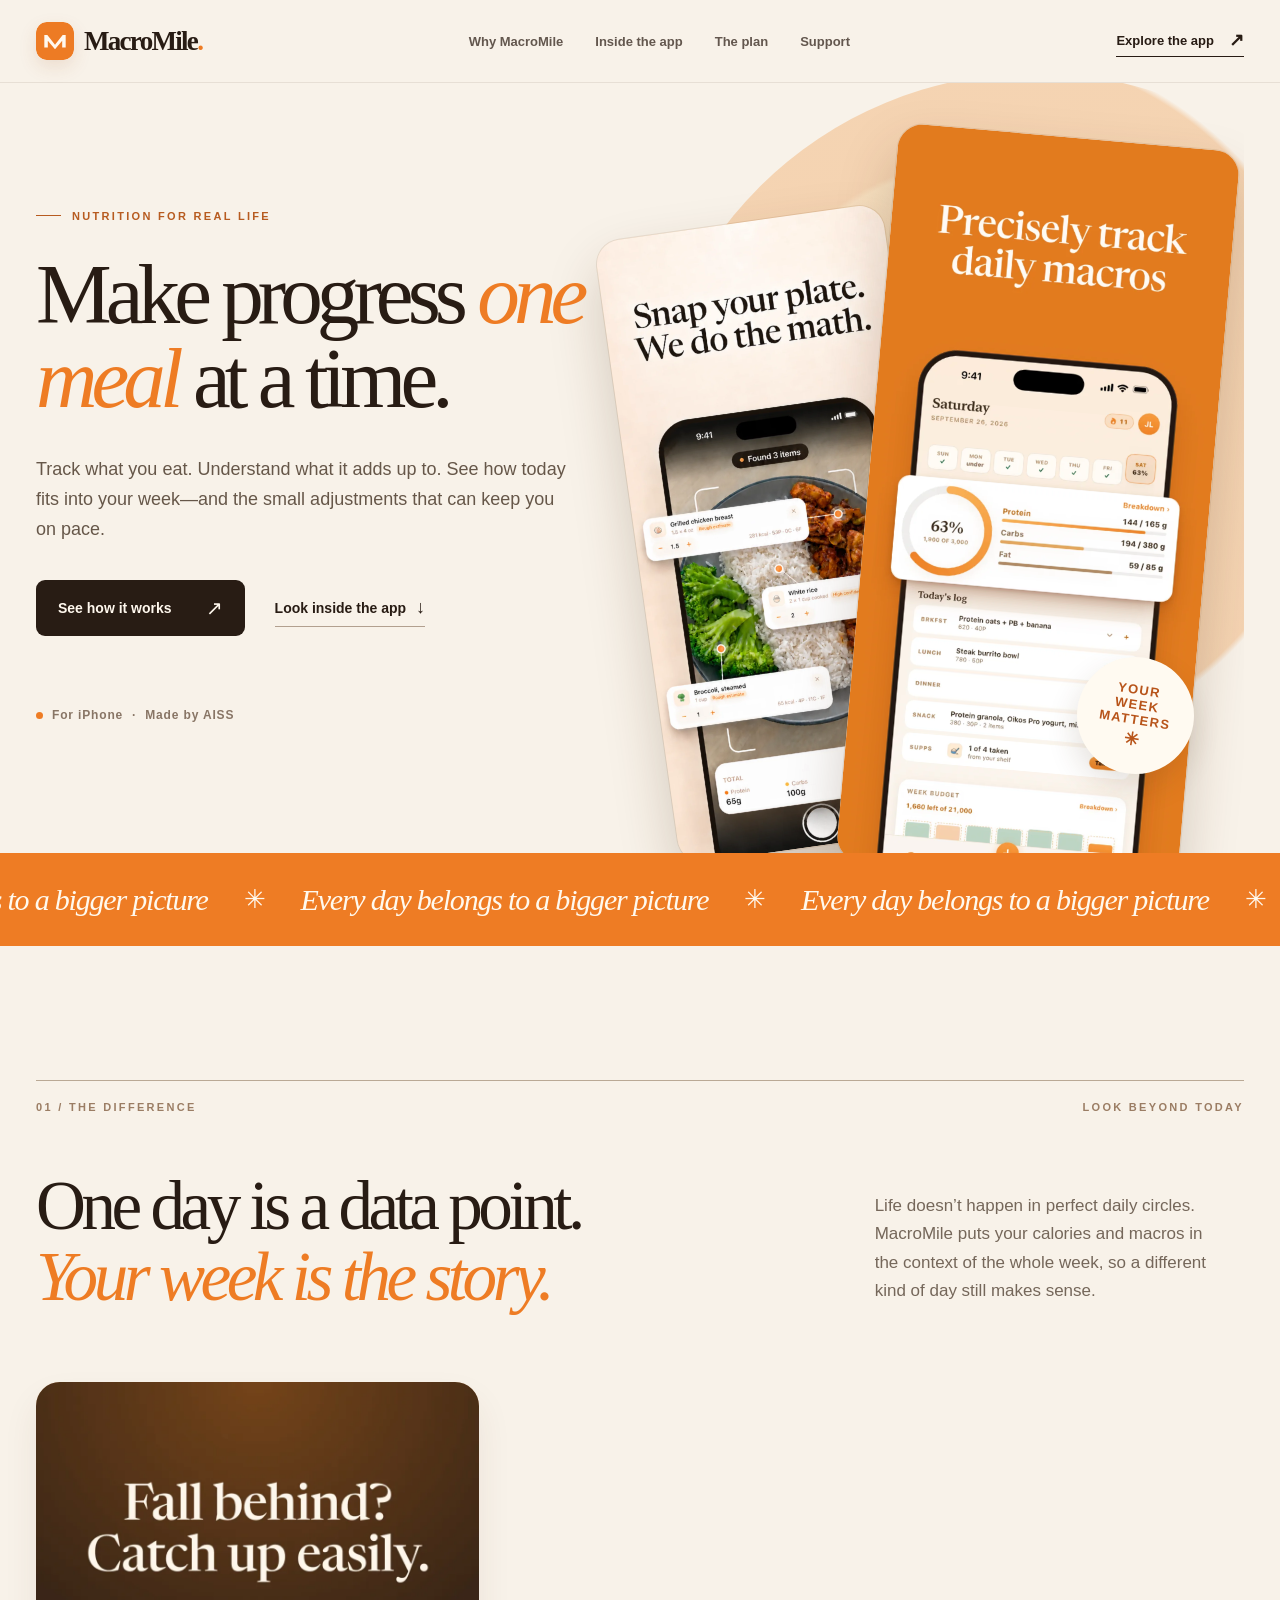
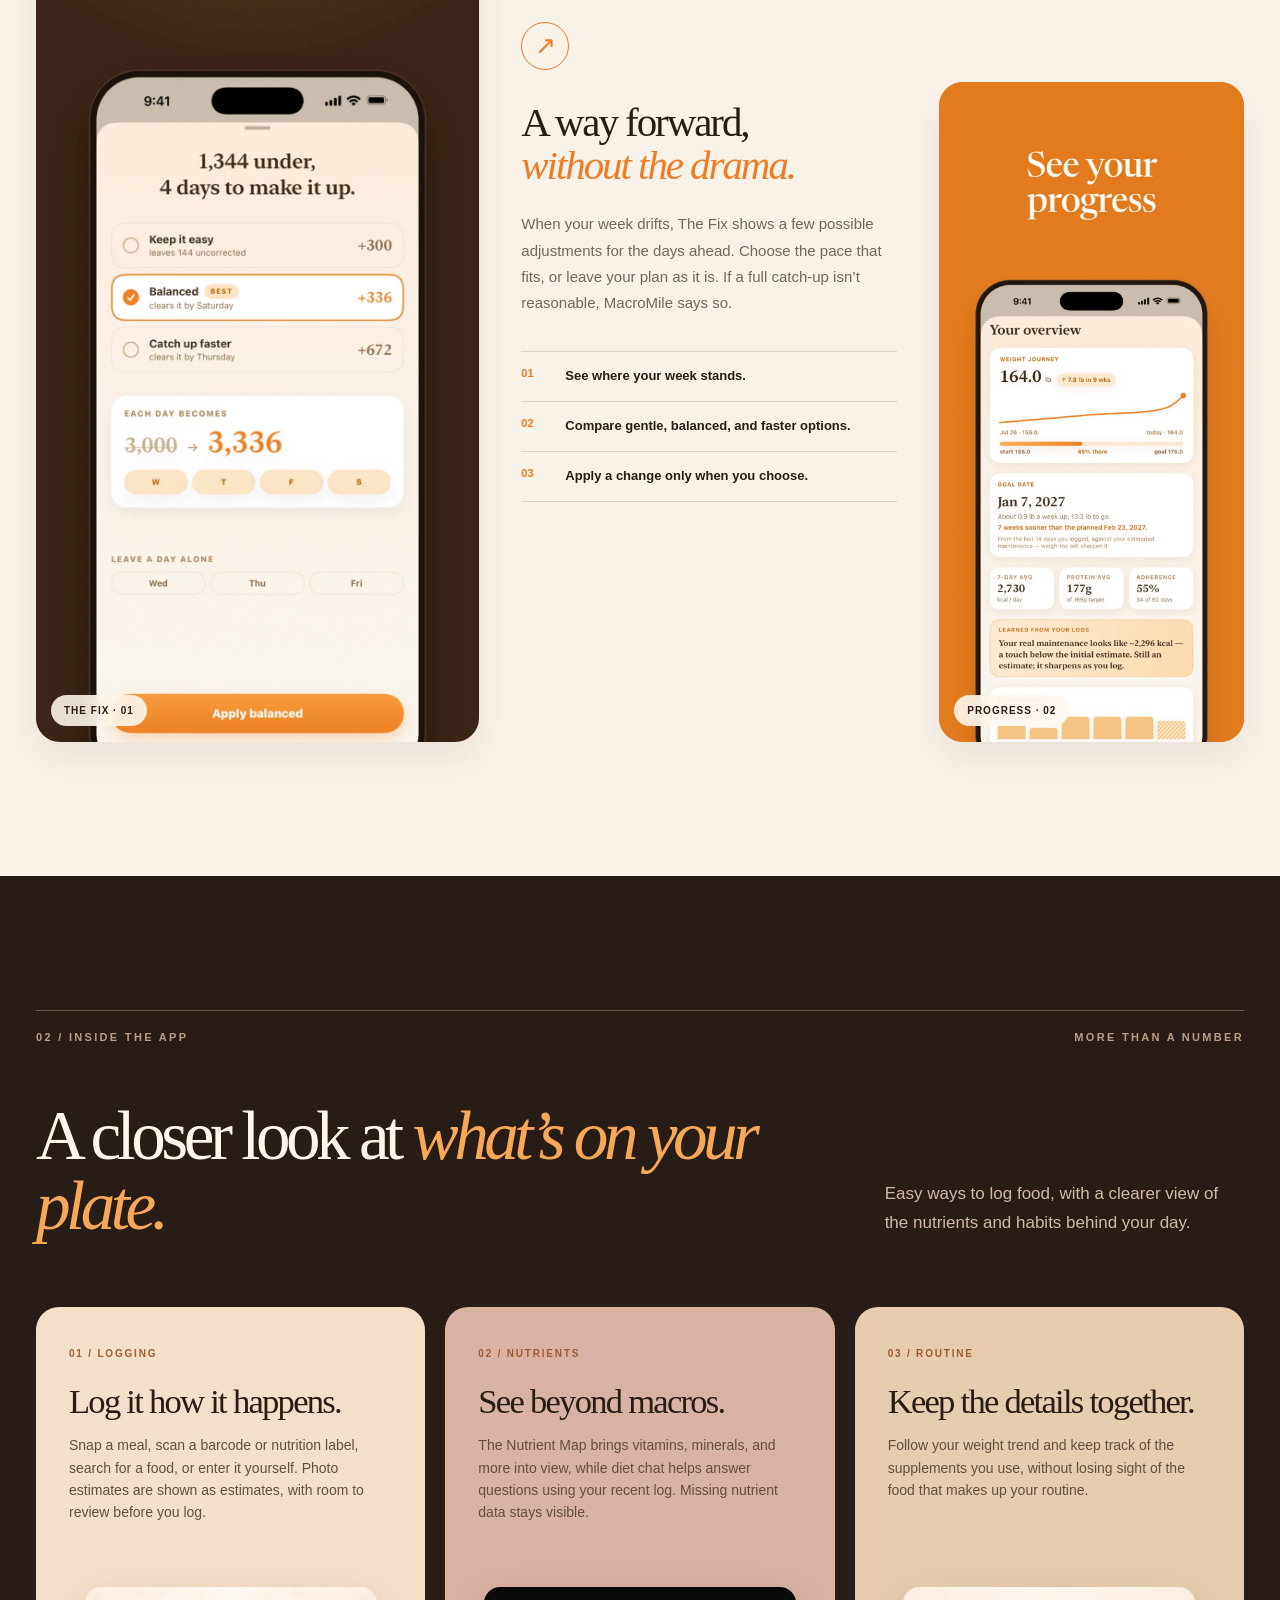
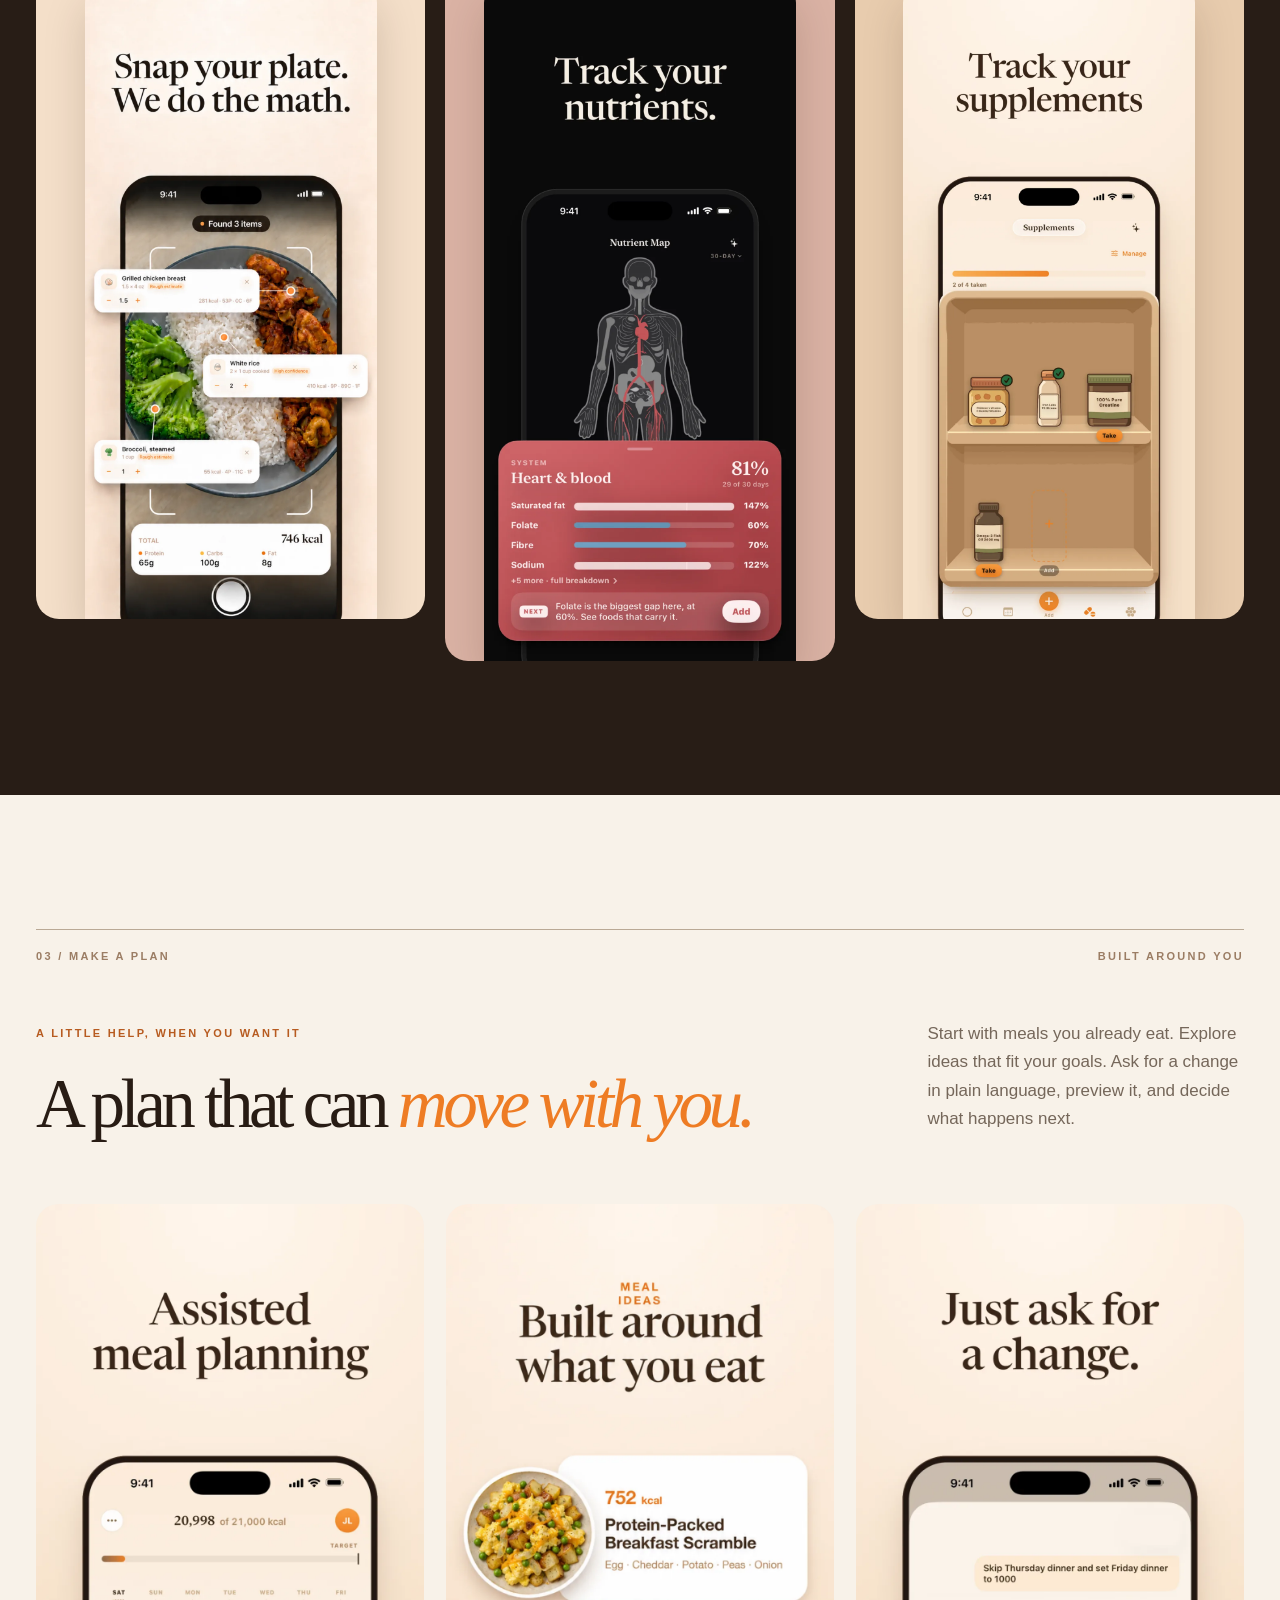
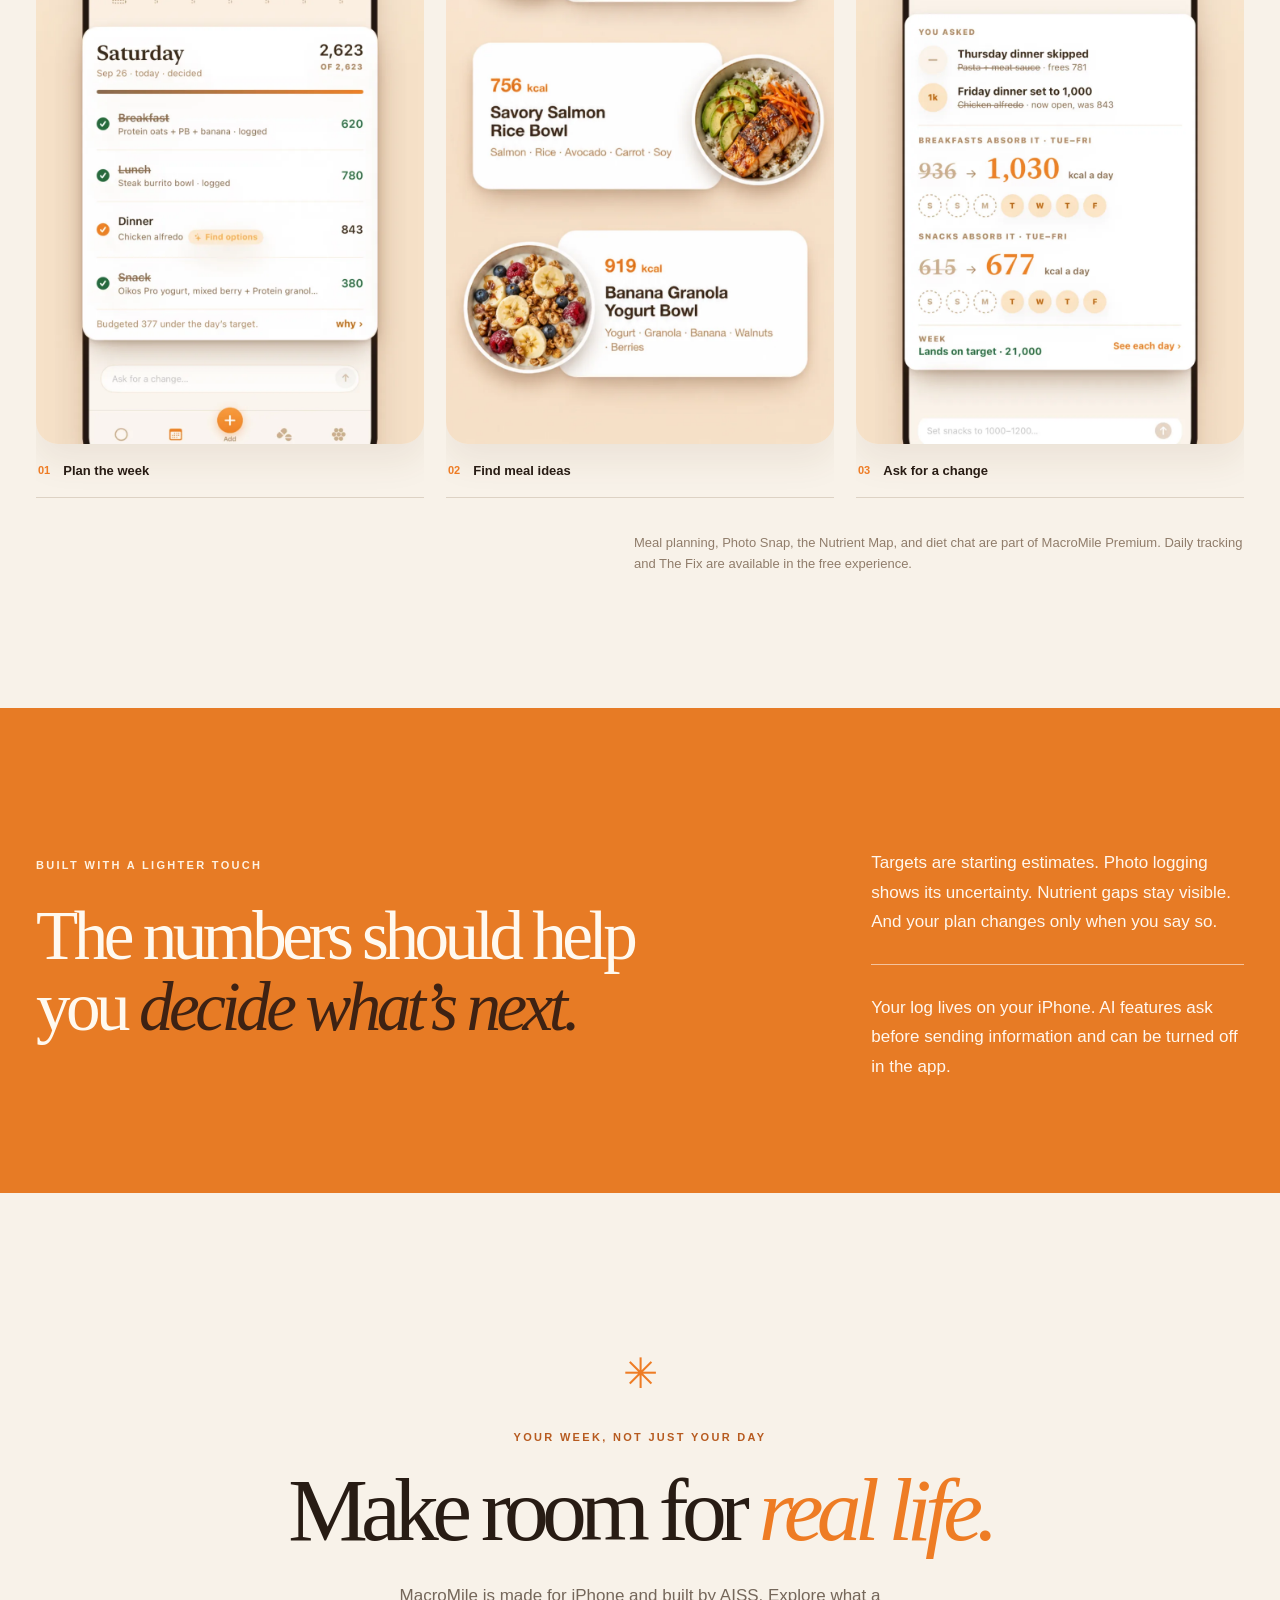
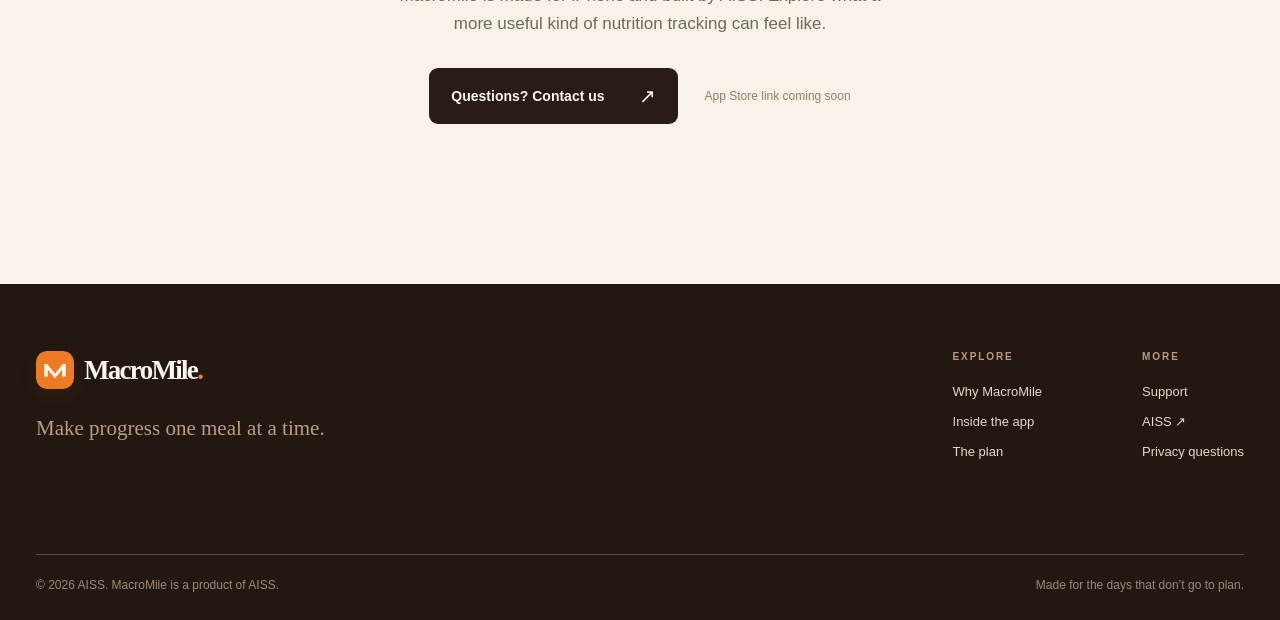
==== index.html @ 6ff987d9 "Add MacroMile marketing site" ====
<!doctype html>
<html lang="en">
<head>
  <meta charset="utf-8">
  <meta name="viewport" content="width=device-width, initial-scale=1">
  <meta name="theme-color" content="#f8f2e9">
  <meta name="description" content="MacroMile is an iPhone calorie and macro tracker that helps you see how today fits into your week. Log meals, understand your nutrients, and find a realistic way forward.">
  <meta property="og:title" content="MacroMile — Your week, not just your day">
  <meta property="og:description" content="Make progress one meal at a time, with room for real life. Explore MacroMile for iPhone.">
  <meta property="og:type" content="website">
  <meta property="og:image" content="/assets/daily-macros.webp">
  <title>MacroMile — Your week, not just your day</title>
  <link rel="icon" type="image/svg+xml" href="/assets/mark.svg">
  <link rel="stylesheet" href="/styles.css">
  <script src="/script.js" defer></script>
</head>
<body>
  <a class="skip-link" href="#main">Skip to content</a>
  <header class="site-header">
    <div class="header-inner shell">
      <a class="brand" href="/" aria-label="MacroMile home"><img src="/assets/mark.svg" width="38" height="38" alt=""><span>MacroMile<span class="brand-period">.</span></span></a>
      <nav id="site-nav" class="site-nav" aria-label="Main navigation">
        <a href="#why">Why MacroMile</a>
        <a href="#features">Inside the app</a>
        <a href="#planning">The plan</a>
        <a href="/support/">Support</a>
      </nav>
      <a class="header-cta" href="#explore">Explore the app <span aria-hidden="true">↗</span></a>
      <button class="menu-toggle" type="button" aria-controls="site-nav" aria-expanded="false" aria-label="Open menu"><span></span><span></span></button>
    </div>
  </header>

  <main id="main">
    <section class="hero shell" aria-labelledby="hero-title">
      <div class="hero-copy">
        <p class="eyebrow"><span class="eyebrow-line"></span> NUTRITION FOR REAL LIFE</p>
        <h1 id="hero-title">Make progress <em>one meal</em> at a time.</h1>
        <p class="hero-intro">Track what you eat. Understand what it adds up to. See how today fits into your week—and the small adjustments that can keep you on pace.</p>
        <div class="hero-actions">
          <a class="button button-dark" href="#why">See how it works <span aria-hidden="true">↗</span></a>
          <a class="text-link" href="#explore">Look inside the app <span aria-hidden="true">↓</span></a>
        </div>
        <p class="hero-meta"><span class="meta-dot" aria-hidden="true"></span> For iPhone <span aria-hidden="true">·</span> Made by AISS</p>
      </div>
      <div class="hero-art" aria-label="MacroMile app previews">
        <div class="hero-orbit" aria-hidden="true"></div>
        <div class="hero-card hero-card-back"><img src="/assets/photo-capture.webp" width="960" height="2077" alt="MacroMile Photo Snap identifying a meal and displaying estimated calories and macros" fetchpriority="high"></div>
        <div class="hero-card hero-card-front"><img src="/assets/daily-macros.webp" width="960" height="2077" alt="MacroMile daily dashboard with macro progress, food log, and weekly budget" fetchpriority="high"></div>
        <div class="hero-seal" aria-hidden="true"><span>YOUR<br>WEEK<br>MATTERS</span><span class="seal-star">✳</span></div>
      </div>
    </section>

    <div class="thesis-band" aria-hidden="true"><div class="thesis-track"><span>Every day belongs to a bigger picture</span><span class="band-flower">✳</span><span>Every day belongs to a bigger picture</span><span class="band-flower">✳</span><span>Every day belongs to a bigger picture</span><span class="band-flower">✳</span></div></div>

    <section id="why" class="story-section shell section-space" aria-labelledby="why-title">
      <div class="section-topline"><span>01 / THE DIFFERENCE</span><span>LOOK BEYOND TODAY</span></div>
      <div class="story-heading">
        <h2 id="why-title">One day is a data point.<br><em>Your week is the story.</em></h2>
        <p>Life doesn’t happen in perfect daily circles. MacroMile puts your calories and macros in the context of the whole week, so a different kind of day still makes sense.</p>
      </div>
      <div class="story-layout">
        <div class="story-visual"><img src="/assets/catch-up.webp" width="960" height="2077" alt="MacroMile offers three ways to adjust the remaining days of a week" loading="lazy"><span class="image-index">THE FIX · 01</span></div>
        <div class="story-detail">
          <div class="small-mark" aria-hidden="true">↗</div>
          <h3>A way forward,<br><em>without the drama.</em></h3>
          <p>When your week drifts, The Fix shows a few possible adjustments for the days ahead. Choose the pace that fits, or leave your plan as it is. If a full catch-up isn’t reasonable, MacroMile says so.</p>
          <div class="principles">
            <div><span>01</span><p>See where your week stands.</p></div>
            <div><span>02</span><p>Compare gentle, balanced, and faster options.</p></div>
            <div><span>03</span><p>Apply a change only when you choose.</p></div>
          </div>
        </div>
        <div class="story-visual story-visual-small"><img src="/assets/overview.webp" width="960" height="2077" alt="MacroMile overview with weight trend, goal date estimate, and recent averages" loading="lazy"><span class="image-index">PROGRESS · 02</span></div>
      </div>
    </section>

    <section id="features" class="features-section section-space" aria-labelledby="features-title">
      <div class="shell">
        <div class="section-topline section-topline-light"><span>02 / INSIDE THE APP</span><span>MORE THAN A NUMBER</span></div>
        <div class="feature-intro"><h2 id="features-title">A closer look at <em>what’s on your plate.</em></h2><p>Easy ways to log food, with a clearer view of the nutrients and habits behind your day.</p></div>
        <div class="feature-grid">
          <article class="feature-card feature-card-peach">
            <div class="feature-card-copy"><span class="feature-num">01 / LOGGING</span><h3>Log it how it happens.</h3><p>Snap a meal, scan a barcode or nutrition label, search for a food, or enter it yourself. Photo estimates are shown as estimates, with room to review before you log.</p></div>
            <img src="/assets/photo-capture.webp" width="960" height="2077" alt="Photo Snap preview showing identified foods and editable portions" loading="lazy">
          </article>
          <article class="feature-card feature-card-rose">
            <div class="feature-card-copy"><span class="feature-num">02 / NUTRIENTS</span><h3>See beyond macros.</h3><p>The Nutrient Map brings vitamins, minerals, and more into view, while diet chat helps answer questions using your recent log. Missing nutrient data stays visible.</p></div>
            <img src="/assets/nutrient-map.webp" width="960" height="2077" alt="MacroMile Nutrient Map showing nutrient information by body system" loading="lazy">
          </article>
          <article class="feature-card feature-card-sand">
            <div class="feature-card-copy"><span class="feature-num">03 / ROUTINE</span><h3>Keep the details together.</h3><p>Follow your weight trend and keep track of the supplements you use, without losing sight of the food that makes up your routine.</p></div>
            <img src="/assets/supplements.webp" width="960" height="2077" alt="MacroMile supplement shelf with daily tracking" loading="lazy">
          </article>
        </div>
      </div>
    </section>

    <section id="planning" class="plan-section shell section-space" aria-labelledby="plan-title">
      <div class="section-topline"><span>03 / MAKE A PLAN</span><span>BUILT AROUND YOU</span></div>
      <div class="plan-heading"><div><p class="eyebrow">A LITTLE HELP, WHEN YOU WANT IT</p><h2 id="plan-title">A plan that can <em>move with you.</em></h2></div><p>Start with meals you already eat. Explore ideas that fit your goals. Ask for a change in plain language, preview it, and decide what happens next.</p></div>
      <div class="plan-gallery" aria-label="MacroMile planning previews">
        <figure class="plan-poster"><img src="/assets/meal-planning.webp" width="960" height="2077" alt="MacroMile meal plan showing a day's meals and calorie budget" loading="lazy"><figcaption><span>01</span> Plan the week</figcaption></figure>
        <figure class="plan-poster"><img src="/assets/Meal-Ideas.webp" width="960" height="2077" alt="MacroMile meal ideas made from familiar ingredients" loading="lazy"><figcaption><span>02</span> Find meal ideas</figcaption></figure>
        <figure class="plan-poster"><img src="/assets/plan-chat.webp" width="960" height="2077" alt="MacroMile plan chat previewing the effect of a requested change" loading="lazy"><figcaption><span>03</span> Ask for a change</figcaption></figure>
      </div>
      <p class="plan-note">Meal planning, Photo Snap, the Nutrient Map, and diet chat are part of MacroMile Premium. Daily tracking and The Fix are available in the free experience.</p>
    </section>

    <section class="values-section" aria-labelledby="values-title">
      <div class="shell values-layout"><div><p class="eyebrow eyebrow-cream">BUILT WITH A LIGHTER TOUCH</p><h2 id="values-title">The numbers should help you <em>decide what’s next.</em></h2></div><div class="values-copy"><p>Targets are starting estimates. Photo logging shows its uncertainty. Nutrient gaps stay visible. And your plan changes only when you say so.</p><div class="values-rule"></div><p>Your log lives on your iPhone. AI features ask before sending information and can be turned off in the app.</p></div></div>
    </section>

    <section id="explore" class="closing-section shell" aria-labelledby="closing-title"><div class="closing-sun" aria-hidden="true">✳</div><p class="eyebrow">YOUR WEEK, NOT JUST YOUR DAY</p><h2 id="closing-title">Make room for <em>real life.</em></h2><p>MacroMile is made for iPhone and built by AISS. Explore what a more useful kind of nutrition tracking can feel like.</p><div class="closing-actions"><a class="button button-dark" href="/support/">Questions? Contact us <span aria-hidden="true">↗</span></a><span>App Store link coming soon</span></div></section>
  </main>

  <footer class="site-footer"><div class="shell footer-main"><div><a class="brand footer-brand" href="/"><img src="/assets/mark.svg" width="38" height="38" alt=""><span>MacroMile<span class="brand-period">.</span></span></a><p>Make progress one meal at a time.</p></div><div class="footer-links"><div><span>EXPLORE</span><a href="#why">Why MacroMile</a><a href="#features">Inside the app</a><a href="#planning">The plan</a></div><div><span>MORE</span><a href="/support/">Support</a><a href="https://aisslabs.com" target="_blank" rel="noopener noreferrer">AISS ↗</a><a href="mailto:contact@aisslabs.com?subject=MacroMile%20privacy%20question">Privacy questions</a></div></div></div><div class="shell footer-bottom"><span>© <span id="year">2026</span> AISS. MacroMile is a product of AISS.</span><span>Made for the days that don’t go to plan.</span></div></footer>
</body>
</html>
---- styles.css ----
@charset "UTF-8";

:root{--cream:#f8f2e9;--cream-2:#fffaf3;--ink:#281c14;--muted:#75675a;--line:#ddd2c4;--orange:#ee7c24;--peach:#f9dfc5;--dark:#2d2018;--radius:28px;--serif:Georgia,"Times New Roman",serif;--sans:-apple-system,BlinkMacSystemFont,"Segoe UI",Arial,sans-serif}
*{box-sizing:border-box}
html{scroll-behavior:smooth;scroll-padding-top:94px}
body{margin:0;background:var(--cream);color:var(--ink);font-family:var(--sans);-webkit-font-smoothing:antialiased}
img{display:block;max-width:100%}
a{color:inherit;text-decoration:none}
button{font:inherit}
::selection{background:#f6bb83;color:var(--ink)}
:focus-visible{outline:3px solid var(--orange);outline-offset:4px;border-radius:4px}
.shell{width:min(100% - 72px,1440px);margin-inline:auto}
.skip-link{position:absolute;left:20px;top:-60px;z-index:1000;background:var(--ink);color:white;padding:12px 18px}.skip-link:focus{top:14px}
.site-header{position:sticky;top:0;z-index:50;background:rgba(248,242,233,.91);backdrop-filter:blur(18px);border-bottom:1px solid rgba(84,54,29,.1)}
.header-inner{height:82px;display:flex;align-items:center;gap:28px}
.brand{display:inline-flex;align-items:center;gap:10px;white-space:nowrap;font-family:var(--serif);font-size:27px;font-weight:700;letter-spacing:-1.7px}
.brand img{width:38px;height:38px;border-radius:11px;box-shadow:0 7px 18px rgba(157,77,22,.13)}
.brand-period{color:var(--orange)}
.site-nav{display:flex;align-items:center;gap:32px;margin:auto;font-size:13px;font-weight:600;color:#63574e}
.site-nav a,.footer-links a{transition:color .2s}
.site-nav a:hover,.footer-links a:hover{color:var(--orange)}
.header-cta{display:inline-flex;gap:15px;align-items:center;border-bottom:1px solid var(--ink);padding:8px 0;font-size:13px;font-weight:700;white-space:nowrap}
.header-cta span{font-size:18px;line-height:0;transform:translateY(-1px)}
.menu-toggle{display:none}
.hero{min-height:770px;display:grid;grid-template-columns:.93fr 1.07fr;align-items:center;gap:30px;overflow:hidden}
.hero-copy{position:relative;z-index:2;padding:72px 0 76px}
.eyebrow{display:flex;align-items:center;gap:11px;margin:0 0 30px;font-size:11px;font-weight:800;letter-spacing:.21em;color:#b75b20}
.eyebrow-line{width:25px;height:1px;background:currentColor}
h1,h2,h3,p{margin-top:0}
h1,h2,h3{font-family:var(--serif);font-weight:400}
em{font-style:italic;font-weight:400}
.hero h1{font-size:clamp(65px,6.65vw,108px);line-height:.99;letter-spacing:-.07em;max-width:760px;margin:0 0 34px}
.hero h1 em{color:var(--orange)}
.hero-intro{max-width:540px;font-size:18px;line-height:1.67;color:#665749;margin-bottom:36px}
.hero-actions{display:flex;align-items:center;gap:30px;flex-wrap:wrap}
.button{display:inline-flex;align-items:center;justify-content:space-between;gap:34px;padding:17px 22px;border-radius:9px;font-size:14px;font-weight:750;min-height:56px;transition:transform .2s,box-shadow .2s,background .2s}
.button:hover{transform:translateY(-3px);box-shadow:0 14px 30px rgba(41,28,20,.14)}
.button-dark{background:var(--ink);color:#fff8ee}
.button-dark:hover{background:#483023}
.button span{font-size:20px;font-weight:400;line-height:0}
.text-link{font-size:14px;font-weight:700;border-bottom:1px solid #b2a08f;padding:8px 0;white-space:nowrap}
.text-link span{font-size:18px;margin-left:6px}
.hero-meta{display:flex;align-items:center;gap:9px;margin:72px 0 0;color:#887565;font-size:12px;letter-spacing:.07em;font-weight:650}
.meta-dot{width:7px;height:7px;border-radius:50%;background:var(--orange)}
.hero-art{height:750px;position:relative;isolation:isolate}
.hero-orbit{position:absolute;width:780px;height:780px;border-radius:50%;background:radial-gradient(circle at 43% 42%,#f9deb9 0 37%,#f4cda6 38% 55%,transparent 56%);top:-20px;left:5%;z-index:-2;opacity:.82}
.hero-card{position:absolute;overflow:hidden;border-radius:25px;background:#f5dfc7;box-shadow:0 28px 55px rgba(74,40,13,.22),0 0 0 1px rgba(117,65,23,.11);transition:transform .35s ease}
.hero-card img{width:100%;height:auto}
.hero-card-back{width:290px;top:127px;left:2%;transform:rotate(-12deg)}
.hero-card-front{width:342px;top:43px;right:0;transform:rotate(8deg)}
.hero-art:hover .hero-card-back{transform:translate(-7px,-7px) rotate(-14deg)}
.hero-art:hover .hero-card-front{transform:translate(8px,-9px) rotate(9deg)}
.hero-seal{position:absolute;width:117px;height:117px;border-radius:50%;background:#fffaf1;box-shadow:0 14px 30px rgba(79,47,20,.14);display:flex;align-items:center;justify-content:center;flex-direction:column;right:50px;bottom:69px;transform:rotate(9deg);font-size:13px;font-weight:850;line-height:1.17;text-align:center;letter-spacing:.11em;color:#b8541a}
.seal-star{font-size:18px;line-height:1;margin-top:4px}
.thesis-band{background:var(--orange);color:#fff9ee;overflow:hidden}
.thesis-track{display:flex;gap:36px;align-items:center;white-space:nowrap;min-height:93px;width:max-content;animation:drift 38s linear infinite;font-family:var(--serif);font-size:30px;letter-spacing:-.04em;font-style:italic}
.thesis-track span:first-child{margin-left:-200px}
.band-flower{font-size:26px;font-family:var(--sans);font-style:normal}
@keyframes drift{to{transform:translateX(-550px)}}
.section-space{padding-block:134px}
.section-topline{display:flex;align-items:center;justify-content:space-between;border-top:1px solid #baa995;padding-top:20px;margin-bottom:58px;color:#9b7d64;font-size:11px;letter-spacing:.21em;font-weight:800}
.story-heading{display:grid;grid-template-columns:1.2fr .6fr;gap:100px;align-items:end;margin-bottom:70px}
.story-heading h2,.feature-intro h2,.plan-heading h2,.values-layout h2{font-size:clamp(48px,5.4vw,82px);line-height:1.02;letter-spacing:-.065em;margin-bottom:0}
.story-heading h2 em,.plan-heading h2 em{color:var(--orange)}
.story-heading p,.feature-intro p,.plan-heading>p{font-size:17px;line-height:1.68;color:var(--muted);max-width:350px;margin:0 0 6px}
.story-layout{display:grid;grid-template-columns:minmax(0,.96fr) minmax(0,.84fr) minmax(0,.66fr);align-items:center;gap:36px}
.story-visual{position:relative;background:#e9c7a5;border-radius:24px;overflow:hidden;box-shadow:0 18px 35px rgba(85,54,32,.08)}
.story-visual img{width:100%;height:auto}
.story-visual-small{align-self:end;background:#ed822a}
.image-index{position:absolute;left:15px;bottom:16px;background:rgba(255,249,239,.88);backdrop-filter:blur(8px);padding:10px 13px;border-radius:100px;font-size:10px;font-weight:800;letter-spacing:.1em}
.story-detail{padding:30px 6px}
.small-mark{width:48px;height:48px;border:1px solid var(--orange);border-radius:50%;display:grid;place-items:center;color:var(--orange);font-size:25px;margin-bottom:31px}
.story-detail h3{font-size:clamp(37px,3.2vw,52px);line-height:1.06;letter-spacing:-.05em;margin-bottom:24px}
.story-detail h3 em{color:var(--orange)}
.story-detail>p{font-size:15px;line-height:1.75;color:var(--muted);margin-bottom:35px}
.principles{border-top:1px solid var(--line)}
.principles>div{display:grid;grid-template-columns:32px 1fr;gap:12px;align-items:start;padding:15px 0;border-bottom:1px solid var(--line)}
.principles span{font-size:11px;font-weight:800;color:var(--orange)}
.principles p{font-size:13px;line-height:1.45;margin:0;font-weight:650}
.features-section{background:#281d16;color:#fff7ed;overflow:hidden}
.section-topline-light{border-color:#6d5544;color:#b99c83}
.feature-intro{display:grid;grid-template-columns:1fr .48fr;align-items:end;gap:100px;margin-bottom:65px}
.feature-intro h2{max-width:810px}
.feature-intro h2 em{color:#f7a758}
.feature-intro p{color:#d0b9a7;margin-bottom:4px}
.feature-grid{display:grid;grid-template-columns:repeat(3,minmax(0,1fr));gap:20px;align-items:start}
.feature-card{position:relative;overflow:hidden;border-radius:23px;min-height:825px;color:var(--ink);display:flex;flex-direction:column}
.feature-card-peach{background:#f4dfc9}.feature-card-rose{background:#dab2a4}.feature-card-sand{background:#e8ccae}
.feature-card-copy{position:relative;z-index:2;padding:36px 33px 23px;min-height:278px}
.feature-num{font-size:10px;letter-spacing:.18em;font-weight:850;color:#a35c2f}
.feature-card h3{font-size:clamp(31px,2.7vw,45px);line-height:1.03;letter-spacing:-.05em;margin:23px 0 15px}
.feature-card p{font-size:14px;line-height:1.6;color:#664f40;margin:0}
.feature-card img{width:75%;height:auto;align-self:center;border-radius:16px 16px 0 0;box-shadow:0 18px 42px rgba(48,24,12,.17);margin-top:2px}
.feature-card-rose img{width:80%}
.plan-heading{display:grid;grid-template-columns:1fr .4fr;align-items:end;gap:100px;margin-bottom:64px}
.plan-heading h2{max-width:760px}.plan-heading>p{max-width:365px}
.plan-gallery{display:grid;grid-template-columns:repeat(3,minmax(0,1fr));gap:22px}
.plan-poster{margin:0;overflow:hidden;border-radius:22px 22px 0 0}
.plan-poster img{width:100%;height:auto;border-radius:22px;transition:transform .35s ease,box-shadow .35s ease;box-shadow:0 18px 34px rgba(100,63,31,.08)}
.plan-poster:hover img{transform:translateY(-7px);box-shadow:0 25px 48px rgba(100,63,31,.15)}
.plan-poster figcaption{display:flex;align-items:center;gap:13px;padding:19px 2px;font-size:13px;font-weight:700;border-bottom:1px solid var(--line)}
.plan-poster figcaption span{font-size:11px;color:var(--orange);font-weight:850}
.plan-note{max-width:610px;margin:35px 0 0 auto;font-size:13px;line-height:1.6;color:#907d6b}
.values-section{background:#e77b25;color:#fff9ef;padding:112px 0}
.values-layout{display:grid;grid-template-columns:1fr .54fr;gap:12%;align-items:center}
.eyebrow-cream{color:#fff2e2}
.values-layout h2{max-width:850px}
.values-layout h2 em{color:#3e2213}
.values-copy{padding-top:28px}
.values-copy p{font-size:17px;line-height:1.72;margin:0;color:#fff7ee}
.values-rule{height:1px;background:rgba(255,255,255,.55);margin:28px 0}
.closing-section{text-align:center;padding-block:160px;display:flex;align-items:center;flex-direction:column}
.closing-sun{font-size:42px;color:var(--orange);line-height:1;margin-bottom:36px}
.closing-section .eyebrow{margin-bottom:22px}
.closing-section h2{font-size:clamp(58px,7vw,110px);letter-spacing:-.075em;line-height:1;margin:0 0 28px}
.closing-section h2 em{color:var(--orange)}
.closing-section>p:not(.eyebrow){max-width:520px;color:var(--muted);font-size:17px;line-height:1.65;margin-bottom:30px}
.closing-actions{display:flex;align-items:center;gap:27px}
.closing-actions>span{font-size:12px;color:#917c68}
.site-footer{background:#221811;color:#fff8ee;padding:67px 0 28px}
.footer-main{display:grid;grid-template-columns:1fr 1fr;gap:50px;padding-bottom:95px}
.footer-brand{color:#fff8ee}
.footer-main>div:first-child>p{font-family:var(--serif);font-size:21px;color:#b99d86;margin:23px 0 0}
.footer-links{display:flex;justify-content:flex-end;gap:100px}
.footer-links>div{display:flex;flex-direction:column;gap:15px}
.footer-links span{font-size:10px;letter-spacing:.19em;color:#ba9a7e;font-weight:800;margin-bottom:7px}
.footer-links a{font-size:13px;color:#e6d6c8}
.footer-bottom{border-top:1px solid #634a3a;padding-top:23px;display:flex;justify-content:space-between;gap:20px;font-size:12px;color:#9f8878}

/* Support page */
.support-hero{padding-block:105px 95px;display:grid;grid-template-columns:1fr .42fr;gap:60px;align-items:end}
.support-hero h1{font-size:clamp(62px,7.2vw,112px);letter-spacing:-.075em;line-height:.97;margin:0 0 24px}
.support-hero h1 em{color:var(--orange)}
.support-hero p:not(.eyebrow){font-size:18px;line-height:1.65;color:var(--muted);max-width:620px;margin:0}
.support-hero-aside{border-top:1px solid var(--line);padding-top:18px;font-size:13px;line-height:1.7;color:#8b745f}
.support-grid{display:grid;grid-template-columns:1.1fr .9fr;gap:22px;padding-bottom:110px}
.support-card{border-radius:24px;padding:45px;background:#fffaf4;min-height:380px;display:flex;flex-direction:column;align-items:flex-start}
.support-card-primary{background:#f5d7b8}
.support-card .feature-num{margin-bottom:30px}
.support-card h2{font-size:clamp(38px,4vw,62px);line-height:1.03;letter-spacing:-.06em;margin:0 0 18px}
.support-card p{font-size:15px;line-height:1.65;color:#76614f;max-width:480px}
.support-card .button{margin-top:auto}
.support-address{font-size:18px;font-weight:700;border-bottom:1px solid #a87954;padding-bottom:4px;margin-top:auto}
.faq-section{padding-bottom:125px}
.faq-section h2{font-size:clamp(43px,5vw,72px);letter-spacing:-.06em;line-height:1.02;margin:0 0 45px}
.faq-list{border-top:1px solid var(--line)}
.faq-list details{border-bottom:1px solid var(--line);padding:25px 0}
.faq-list summary{cursor:pointer;list-style:none;display:flex;justify-content:space-between;gap:25px;font-family:var(--serif);font-size:26px;letter-spacing:-.035em}
.faq-list summary::-webkit-details-marker{display:none}
.faq-list summary::after{content:"+";font-family:var(--sans);font-size:27px;color:var(--orange);font-weight:300}
.faq-list details[open] summary::after{content:"−"}
.faq-list details p{max-width:780px;margin:18px 0 4px;font-size:15px;line-height:1.65;color:var(--muted)}

@media(max-width:1100px){.shell{width:min(100% - 48px,1440px)}.site-nav{gap:19px}.hero{grid-template-columns:1fr 1fr;min-height:675px}.hero h1{font-size:clamp(63px,6.9vw,90px)}.hero-art{height:660px}.hero-card-back{width:245px;top:140px}.hero-card-front{width:285px;top:65px}.hero-seal{right:28px;bottom:35px}.story-layout{gap:20px}.story-detail{padding:5px}.story-detail h3{font-size:37px}.feature-card{min-height:720px}.feature-card-copy{min-height:290px;padding:28px 24px 20px}.feature-card img{width:83%}.feature-intro,.plan-heading{gap:55px}}
@media(max-width:800px){.header-inner{height:70px}.site-nav{position:absolute;top:70px;left:0;right:0;background:var(--cream);border-bottom:1px solid var(--line);padding:22px 24px 28px;display:none;flex-direction:column;align-items:stretch;gap:0;box-shadow:0 20px 28px rgba(41,28,20,.07)}.site-nav.open{display:flex}.site-nav a{padding:13px 4px;font-size:15px}.header-cta{margin-left:auto}.menu-toggle{display:flex;width:38px;height:38px;border:0;background:transparent;flex-direction:column;align-items:center;justify-content:center;gap:6px;cursor:pointer}.menu-toggle span{height:2px;width:23px;background:var(--ink);transition:transform .2s}.menu-toggle[aria-expanded="true"] span:first-child{transform:translateY(4px) rotate(45deg)}.menu-toggle[aria-expanded="true"] span:last-child{transform:translateY(-4px) rotate(-45deg)}.hero{display:flex;flex-direction:column;align-items:stretch;min-height:0;gap:0}.hero-copy{padding:88px 0 10px}.hero h1{max-width:750px;font-size:clamp(62px,10vw,94px)}.hero-intro{max-width:620px}.hero-meta{margin-top:44px}.hero-art{height:700px;width:min(100%,660px);align-self:center}.hero-card-back{left:8%;top:115px;width:285px}.hero-card-front{right:5%;top:30px;width:330px}.hero-orbit{left:0}.story-heading,.feature-intro,.plan-heading,.values-layout{grid-template-columns:1fr;gap:26px}.story-heading p,.feature-intro p,.plan-heading>p{max-width:590px}.story-layout{grid-template-columns:1fr 1fr;gap:24px}.story-detail{grid-column:2;grid-row:1;padding:5px}.story-visual-small{grid-column:2;grid-row:2;max-width:65%;justify-self:center}.story-visual:first-child{grid-row:1/span 2}.feature-grid{gap:14px}.feature-card{min-height:620px}.feature-card-copy{min-height:340px}.feature-card h3{font-size:31px}.feature-card p{font-size:13px}.feature-card img{width:90%}.plan-gallery{gap:14px}.values-layout{gap:25px}.values-copy{padding-top:0}.values-copy p{max-width:650px}.support-hero{grid-template-columns:1fr;gap:30px}.support-hero-aside{max-width:600px}.support-grid{grid-template-columns:1fr 1fr}.footer-links{gap:55px}}
@media(max-width:620px){.shell{width:min(100% - 34px,1440px)}.header-inner{gap:10px}.brand{font-size:23px;letter-spacing:-1.4px}.brand img{width:33px;height:33px}.header-cta{font-size:11px;gap:5px}.header-cta span{font-size:15px}.hero-copy{padding-top:68px}.eyebrow{font-size:9px;letter-spacing:.18em;margin-bottom:24px}.hero h1{font-size:clamp(55px,14vw,80px);margin-bottom:26px}.hero-intro{font-size:16px;line-height:1.6}.hero-actions{gap:20px}.button{min-height:52px;padding:15px 17px;font-size:13px;gap:16px}.text-link{font-size:13px}.hero-meta{margin-top:37px}.hero-art{height:505px;overflow:hidden;margin-top:10px}.hero-orbit{width:570px;height:570px;left:50%;transform:translateX(-50%);top:40px}.hero-card{border-radius:16px}.hero-card-back{width:195px;top:95px;left:4%;transform:rotate(-10deg)}.hero-card-front{width:222px;top:42px;right:1%;transform:rotate(8deg)}.hero-seal{width:84px;height:84px;right:12px;bottom:31px;font-size:9px}.seal-star{font-size:13px}.thesis-track{min-height:67px;font-size:22px;gap:22px}.section-space{padding-block:83px}.section-topline{margin-bottom:38px;font-size:9px;letter-spacing:.1em}.story-heading h2,.feature-intro h2,.plan-heading h2,.values-layout h2{font-size:clamp(45px,10vw,62px)}.story-heading p,.feature-intro p,.plan-heading>p{font-size:15px}.story-heading{margin-bottom:35px}.story-layout{grid-template-columns:1fr 1fr;gap:13px;align-items:start}.story-visual:first-child{grid-column:1;grid-row:1}.story-detail{grid-column:2;grid-row:1;padding:0}.story-detail .small-mark{display:none}.story-detail h3{font-size:clamp(28px,6vw,38px);margin-bottom:13px}.story-detail>p{font-size:12px;line-height:1.5;margin-bottom:11px}.principles>div{grid-template-columns:22px 1fr;gap:4px;padding:8px 0}.principles p{font-size:10px}.principles span{font-size:9px}.story-visual-small{grid-column:2;grid-row:2;max-width:90%;justify-self:start}.image-index{font-size:8px;padding:7px 8px;left:8px;bottom:8px}.feature-intro{margin-bottom:36px}.feature-grid{grid-template-columns:1fr;gap:18px}.feature-card{min-height:0;display:grid;grid-template-columns:1fr 44%;align-items:center;border-radius:20px}.feature-card-copy{min-height:0;padding:24px 16px 24px 24px}.feature-card h3{font-size:33px;margin:17px 0 12px}.feature-card p{font-size:12px}.feature-card img,.feature-card-rose img{width:94%;align-self:end;margin-top:30px;border-radius:12px 0 0 0}.plan-heading{margin-bottom:35px}.plan-gallery{display:flex;overflow-x:auto;scroll-snap-type:x mandatory;scrollbar-width:thin;scroll-padding-left:17px;margin:0 -17px;padding:0 17px 10px;gap:14px}.plan-poster{flex:0 0 75%;scroll-snap-align:start}.plan-poster figcaption{font-size:12px}.plan-note{font-size:12px;margin-top:25px}.values-section{padding:76px 0}.values-copy p{font-size:15px}.closing-section{padding-block:100px}.closing-section h2{font-size:clamp(54px,12vw,75px)}.closing-section>p:not(.eyebrow){font-size:15px}.closing-actions{flex-direction:column;gap:15px}.site-footer{padding-top:55px}.footer-main{grid-template-columns:1fr;gap:43px;padding-bottom:65px}.footer-links{justify-content:flex-start;gap:75px}.footer-bottom{flex-direction:column;gap:10px}.support-hero{padding-block:75px 55px}.support-hero h1{font-size:clamp(58px,13vw,84px)}.support-hero p:not(.eyebrow){font-size:16px}.support-grid{grid-template-columns:1fr;padding-bottom:70px}.support-card{min-height:335px;padding:29px}.faq-section{padding-bottom:85px}.faq-list summary{font-size:22px}}
@media(max-width:390px){.header-cta{display:none}.menu-toggle{margin-left:auto}.hero-card-back{left:0;width:180px}.hero-card-front{right:-7px;width:208px}.story-detail>p{font-size:11px}.feature-card h3{font-size:28px}.feature-card p{font-size:11px}}
@media(min-width:621px){.hero-card-front{right:35px;transform:rotate(5deg)}.hero-card-back{left:22px;transform:rotate(-8deg)}.hero-art:hover .hero-card-front{transform:translate(6px,-8px) rotate(6deg)}.hero-art:hover .hero-card-back{transform:translate(-5px,-6px) rotate(-9deg)}}
@media(max-width:620px){.hero-card-back{left:15px;top:98px;width:170px;transform:rotate(-4deg)}.hero-card-front{right:15px;top:45px;width:190px;transform:rotate(4deg)}.hero-art:hover .hero-card-back{transform:rotate(-4deg)}.hero-art:hover .hero-card-front{transform:rotate(4deg)}.story-layout{display:flex;flex-direction:column;gap:25px}.story-visual:first-child{width:min(70%,280px);align-self:flex-start}.story-visual-small{width:min(70%,280px);max-width:none;align-self:flex-end}.story-detail{width:100%;padding:6px 0}.story-detail h3{font-size:41px}.story-detail>p{font-size:15px;line-height:1.65;margin-bottom:20px}.principles>div{grid-template-columns:28px 1fr;gap:8px;padding:12px 0}.principles p{font-size:13px}.principles span{font-size:10px}}
@media(max-width:390px){.hero-card-back{left:12px;width:164px}.hero-card-front{right:12px;width:182px}.story-detail>p{font-size:15px}}
@media(prefers-reduced-motion:reduce){html{scroll-behavior:auto}.thesis-track{animation:none}.hero-card,.plan-poster img,.button{transition:none}}
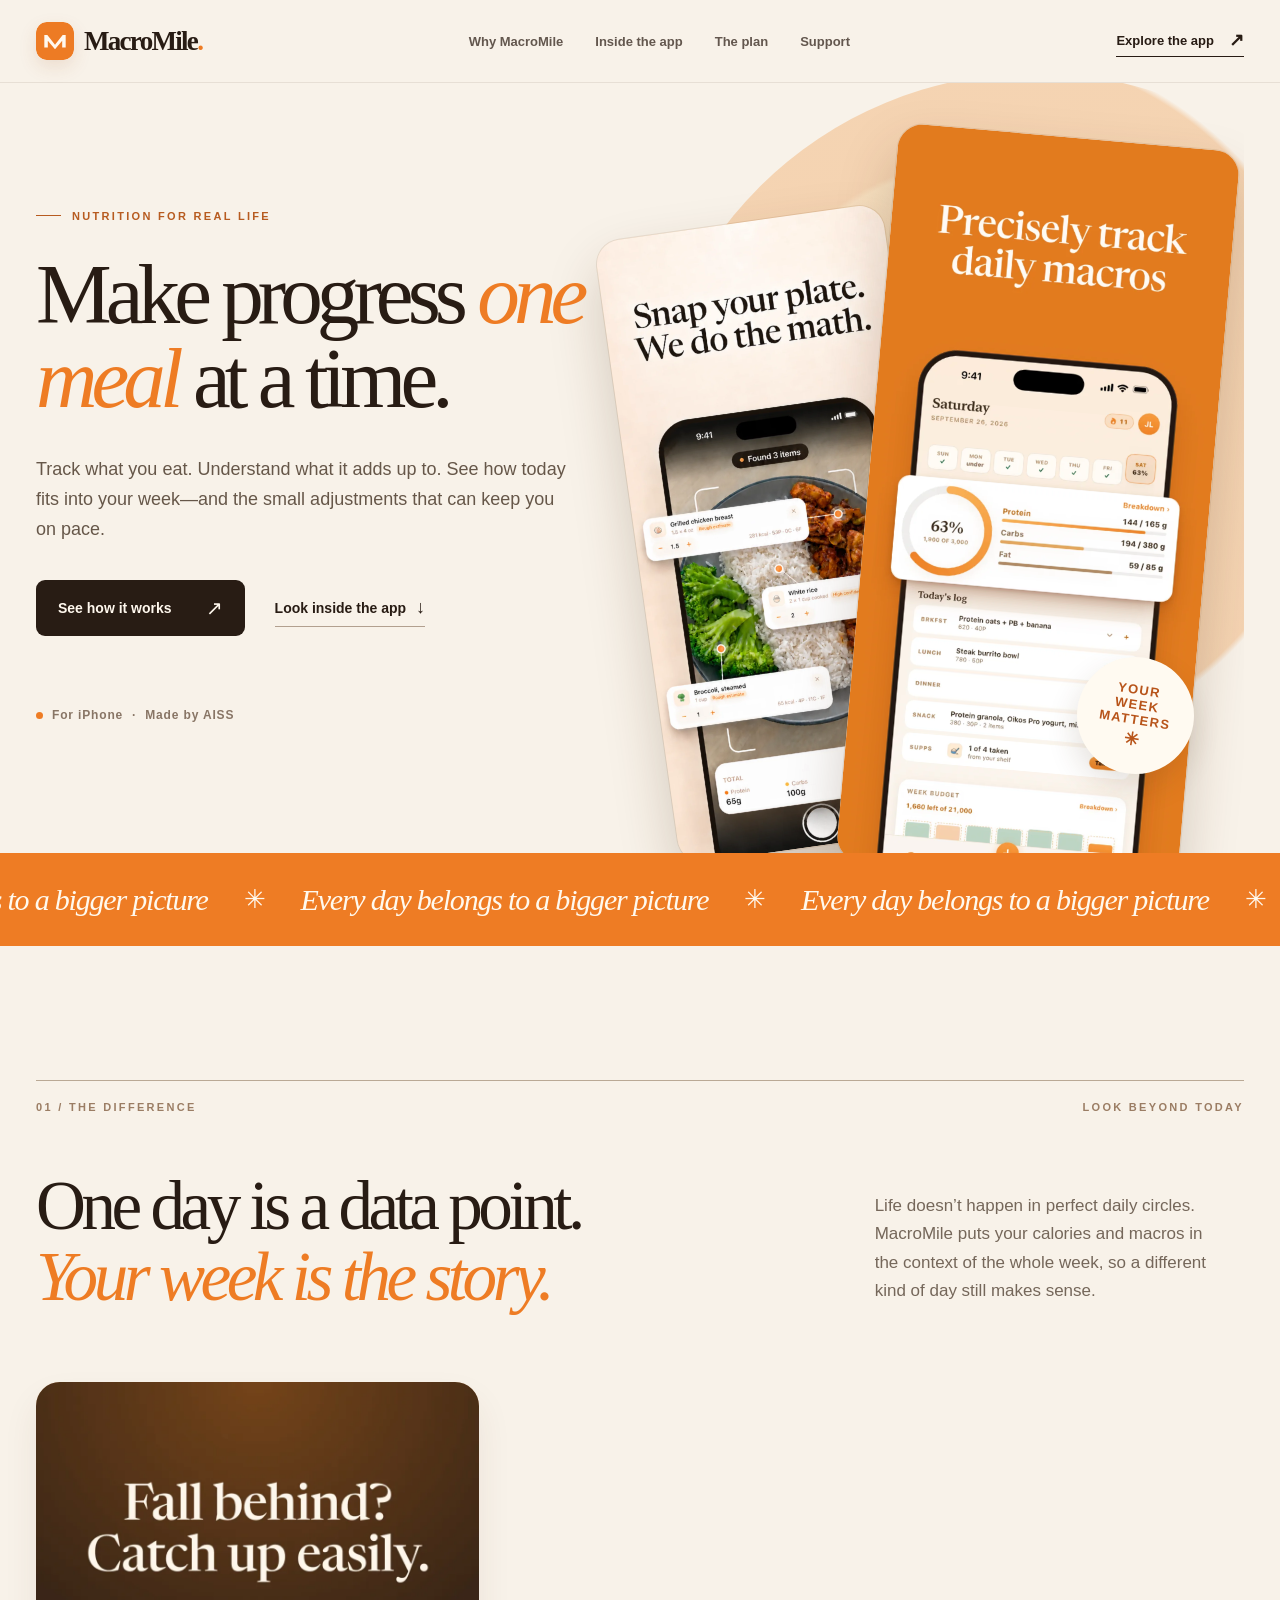
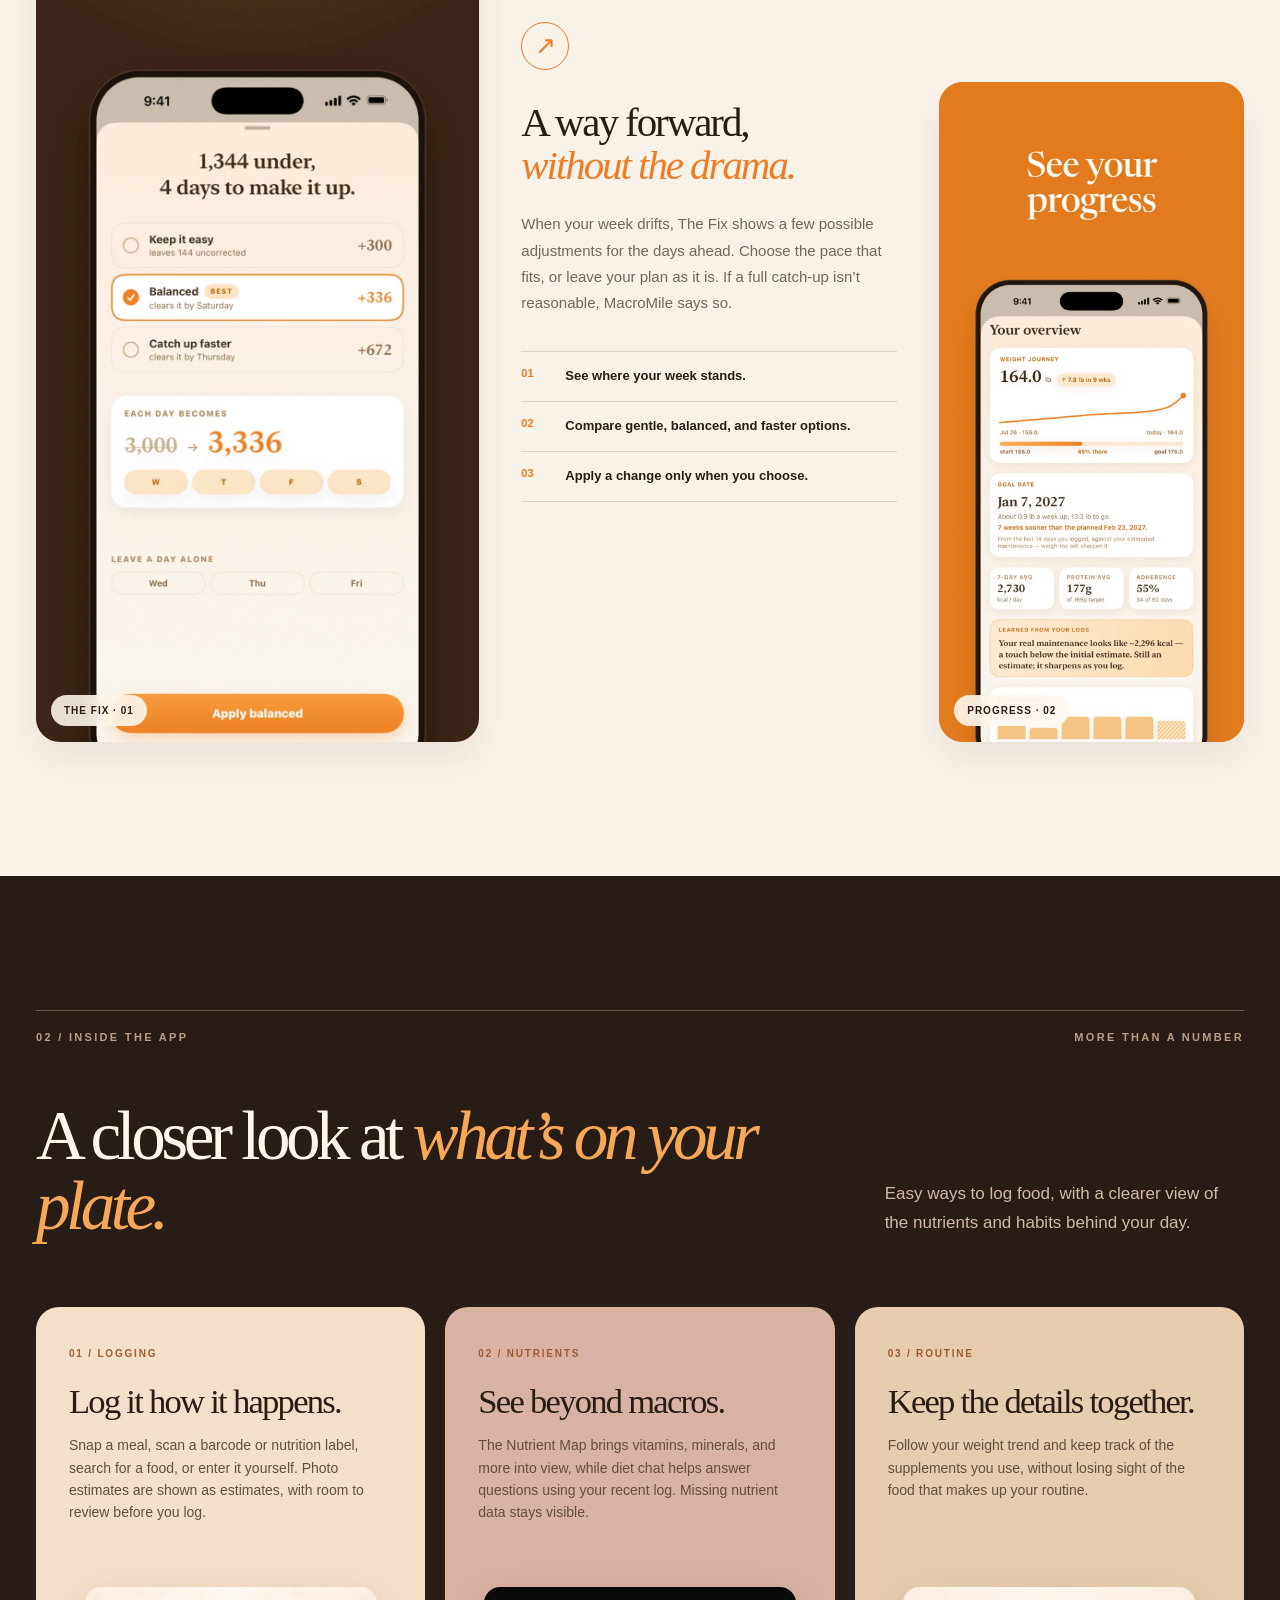
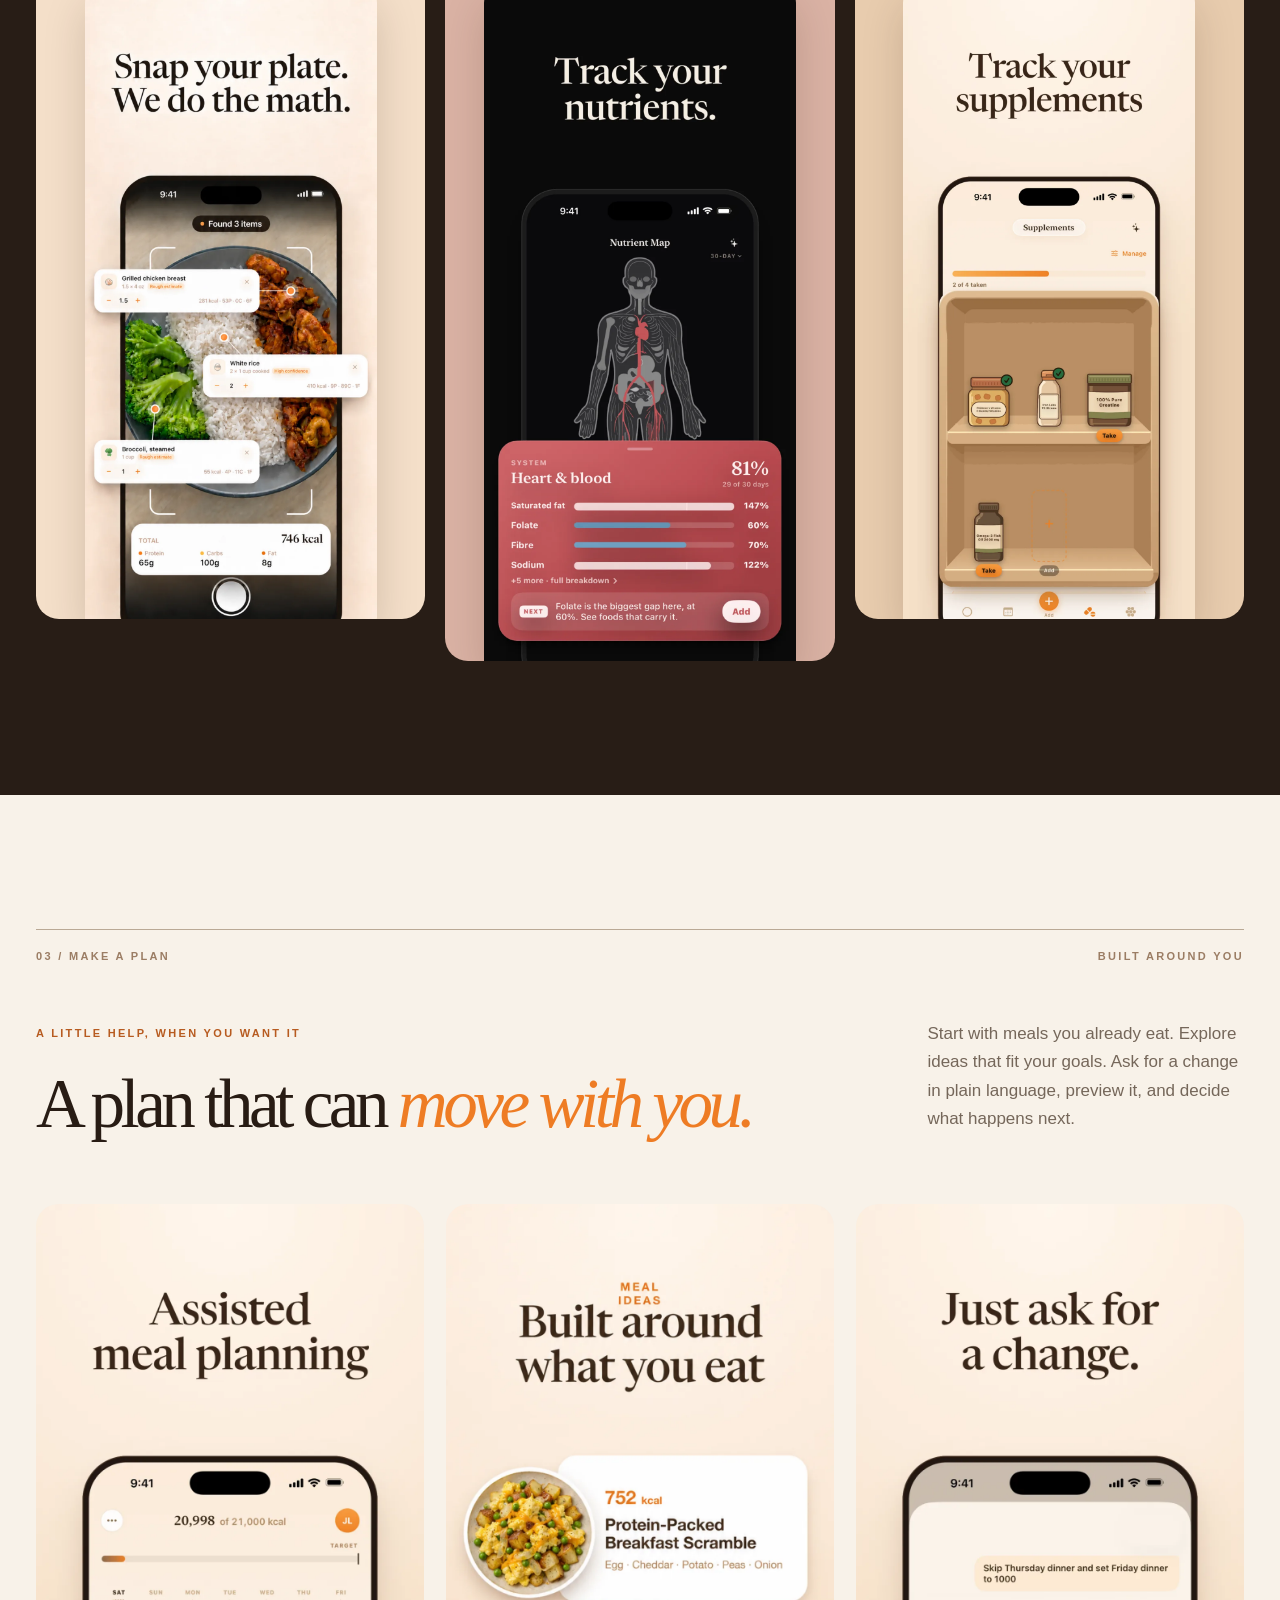
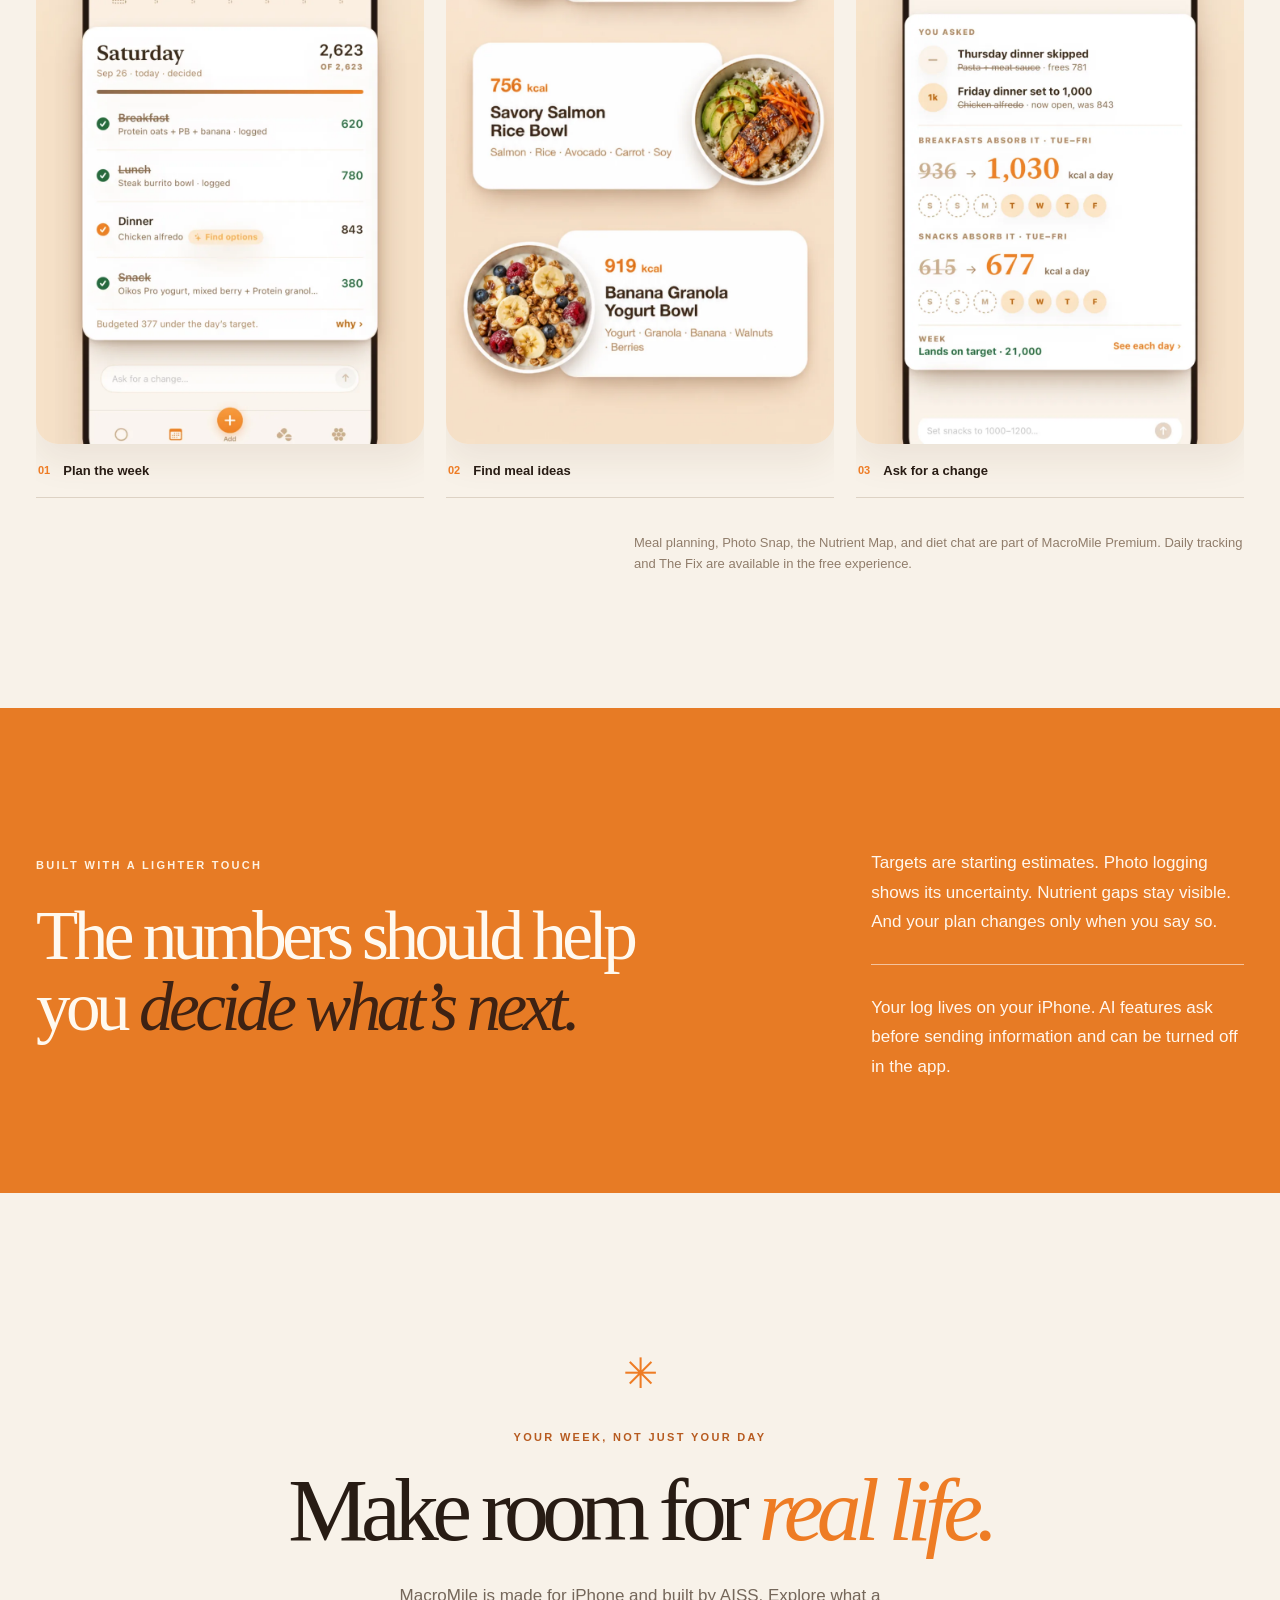
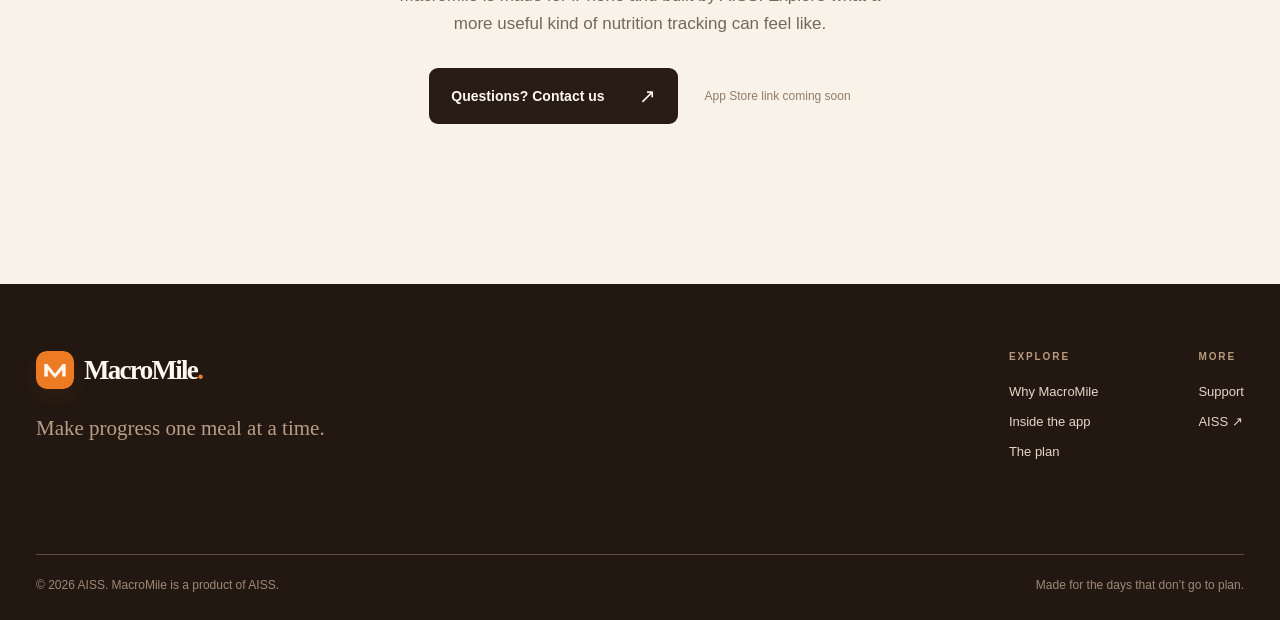
==== commit 5fc301ca: "Simplify MacroMile support contact" ====
--- a/index.html
+++ b/index.html
@@ -113,6 +113,6 @@
     <section id="explore" class="closing-section shell" aria-labelledby="closing-title"><div class="closing-sun" aria-hidden="true">✳</div><p class="eyebrow">YOUR WEEK, NOT JUST YOUR DAY</p><h2 id="closing-title">Make room for <em>real life.</em></h2><p>MacroMile is made for iPhone and built by AISS. Explore what a more useful kind of nutrition tracking can feel like.</p><div class="closing-actions"><a class="button button-dark" href="/support/">Questions? Contact us <span aria-hidden="true">↗</span></a><span>App Store link coming soon</span></div></section>
   </main>
 
-  <footer class="site-footer"><div class="shell footer-main"><div><a class="brand footer-brand" href="/"><img src="/assets/mark.svg" width="38" height="38" alt=""><span>MacroMile<span class="brand-period">.</span></span></a><p>Make progress one meal at a time.</p></div><div class="footer-links"><div><span>EXPLORE</span><a href="#why">Why MacroMile</a><a href="#features">Inside the app</a><a href="#planning">The plan</a></div><div><span>MORE</span><a href="/support/">Support</a><a href="https://aisslabs.com" target="_blank" rel="noopener noreferrer">AISS ↗</a><a href="mailto:contact@aisslabs.com?subject=MacroMile%20privacy%20question">Privacy questions</a></div></div></div><div class="shell footer-bottom"><span>© <span id="year">2026</span> AISS. MacroMile is a product of AISS.</span><span>Made for the days that don’t go to plan.</span></div></footer>
+  <footer class="site-footer"><div class="shell footer-main"><div><a class="brand footer-brand" href="/"><img src="/assets/mark.svg" width="38" height="38" alt=""><span>MacroMile<span class="brand-period">.</span></span></a><p>Make progress one meal at a time.</p></div><div class="footer-links"><div><span>EXPLORE</span><a href="#why">Why MacroMile</a><a href="#features">Inside the app</a><a href="#planning">The plan</a></div><div><span>MORE</span><a href="/support/">Support</a><a href="https://aisslabs.com" target="_blank" rel="noopener noreferrer">AISS ↗</a></div></div></div><div class="shell footer-bottom"><span>© <span id="year">2026</span> AISS. MacroMile is a product of AISS.</span><span>Made for the days that don’t go to plan.</span></div></footer>
 </body>
 </html>
--- a/styles.css
+++ b/styles.css
@@ -133,14 +133,13 @@
 .support-hero h1 em{color:var(--orange)}
 .support-hero p:not(.eyebrow){font-size:18px;line-height:1.65;color:var(--muted);max-width:620px;margin:0}
 .support-hero-aside{border-top:1px solid var(--line);padding-top:18px;font-size:13px;line-height:1.7;color:#8b745f}
-.support-grid{display:grid;grid-template-columns:1.1fr .9fr;gap:22px;padding-bottom:110px}
-.support-card{border-radius:24px;padding:45px;background:#fffaf4;min-height:380px;display:flex;flex-direction:column;align-items:flex-start}
+.support-grid{display:grid;grid-template-columns:minmax(0,1fr);max-width:850px;padding-bottom:110px}
+.support-card{border-radius:24px;padding:45px;background:#fffaf4;min-height:330px;display:flex;flex-direction:column;align-items:flex-start}
 .support-card-primary{background:#f5d7b8}
 .support-card .feature-num{margin-bottom:30px}
 .support-card h2{font-size:clamp(38px,4vw,62px);line-height:1.03;letter-spacing:-.06em;margin:0 0 18px}
 .support-card p{font-size:15px;line-height:1.65;color:#76614f;max-width:480px}
 .support-card .button{margin-top:auto}
-.support-address{font-size:18px;font-weight:700;border-bottom:1px solid #a87954;padding-bottom:4px;margin-top:auto}
 .faq-section{padding-bottom:125px}
 .faq-section h2{font-size:clamp(43px,5vw,72px);letter-spacing:-.06em;line-height:1.02;margin:0 0 45px}
 .faq-list{border-top:1px solid var(--line)}
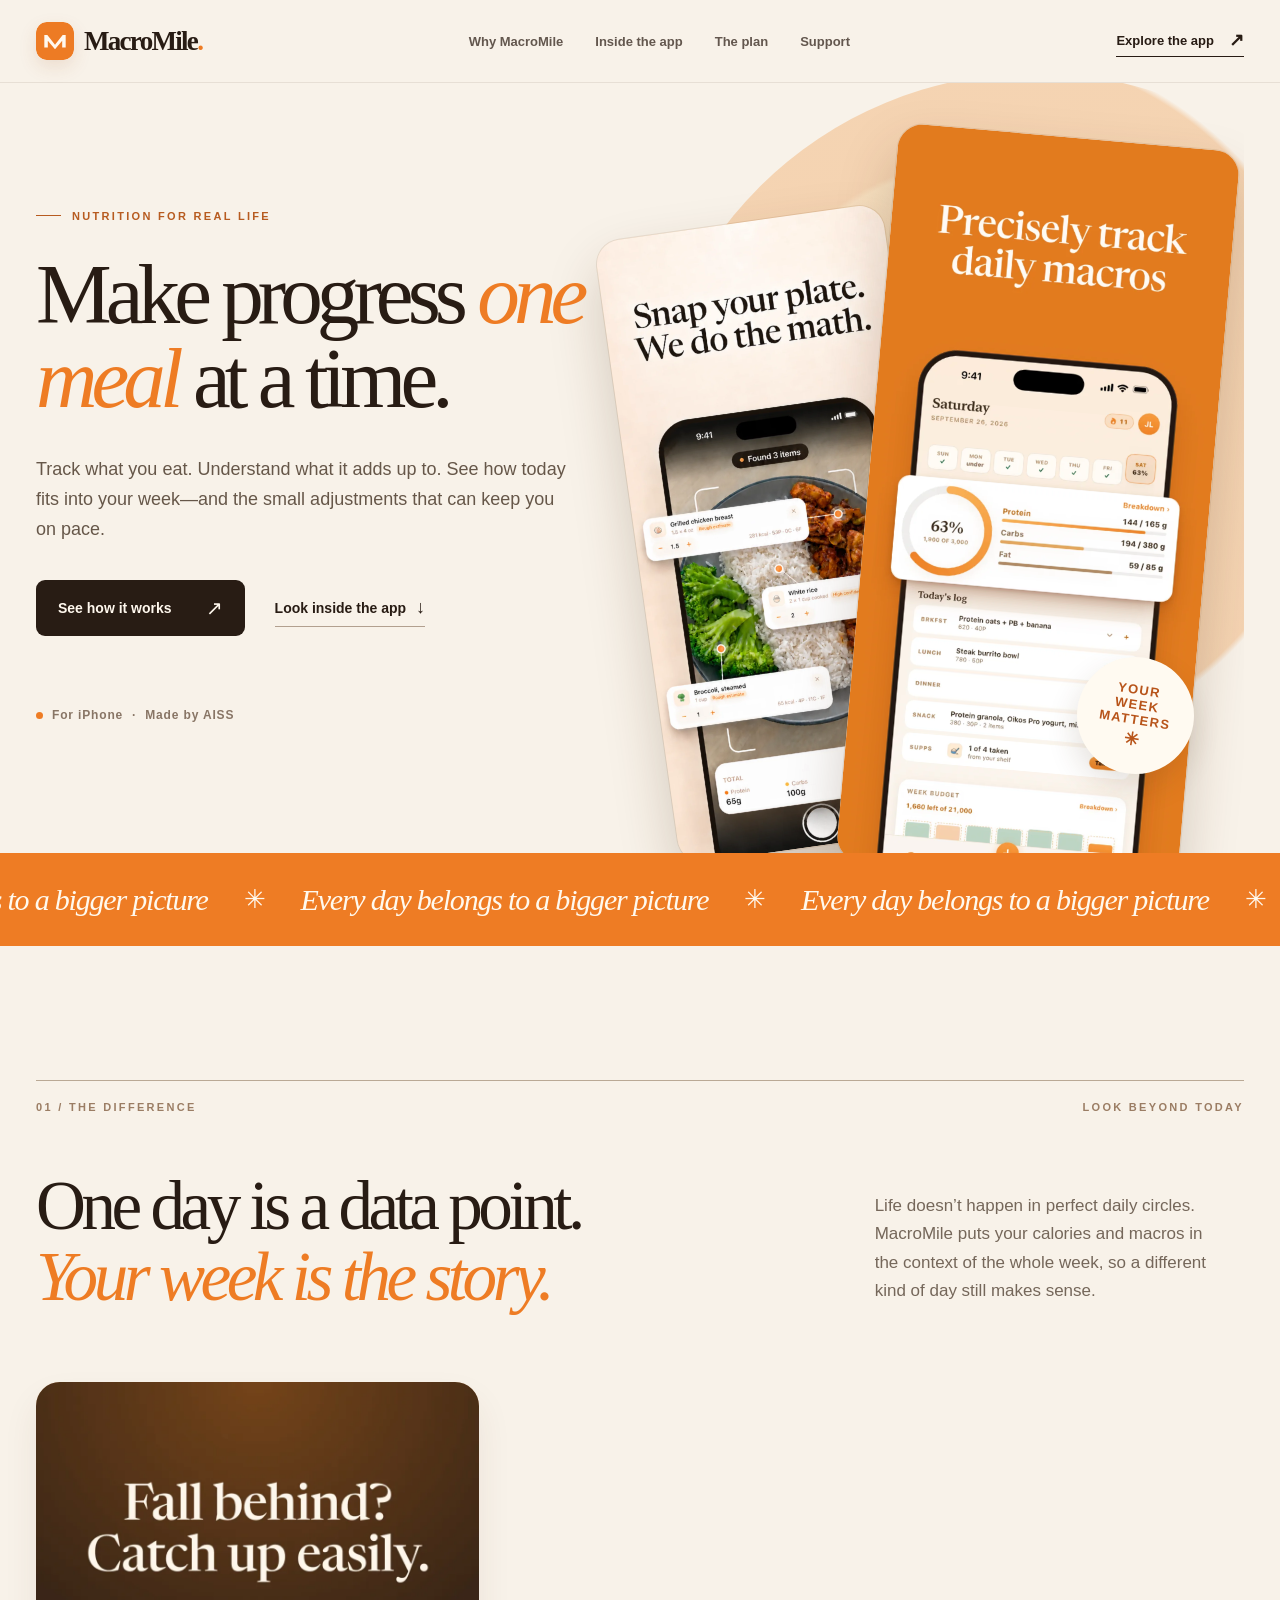
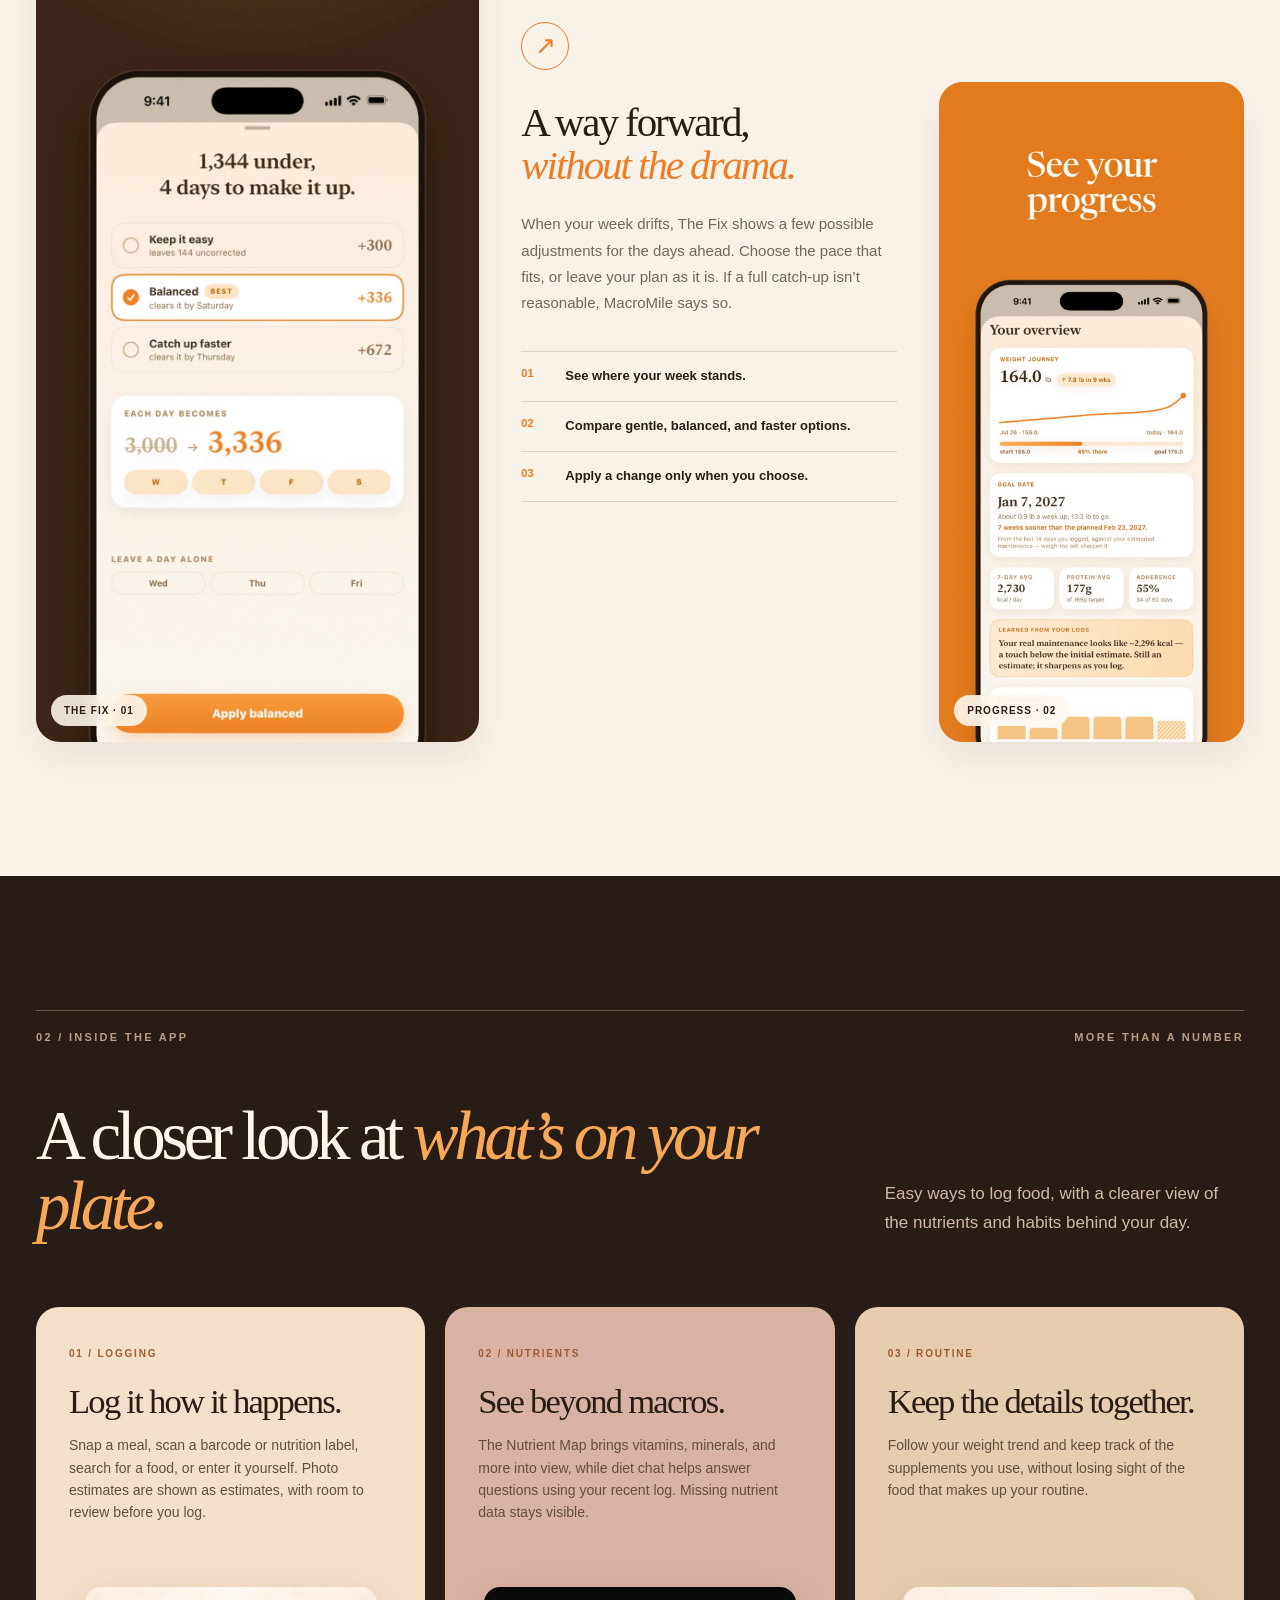
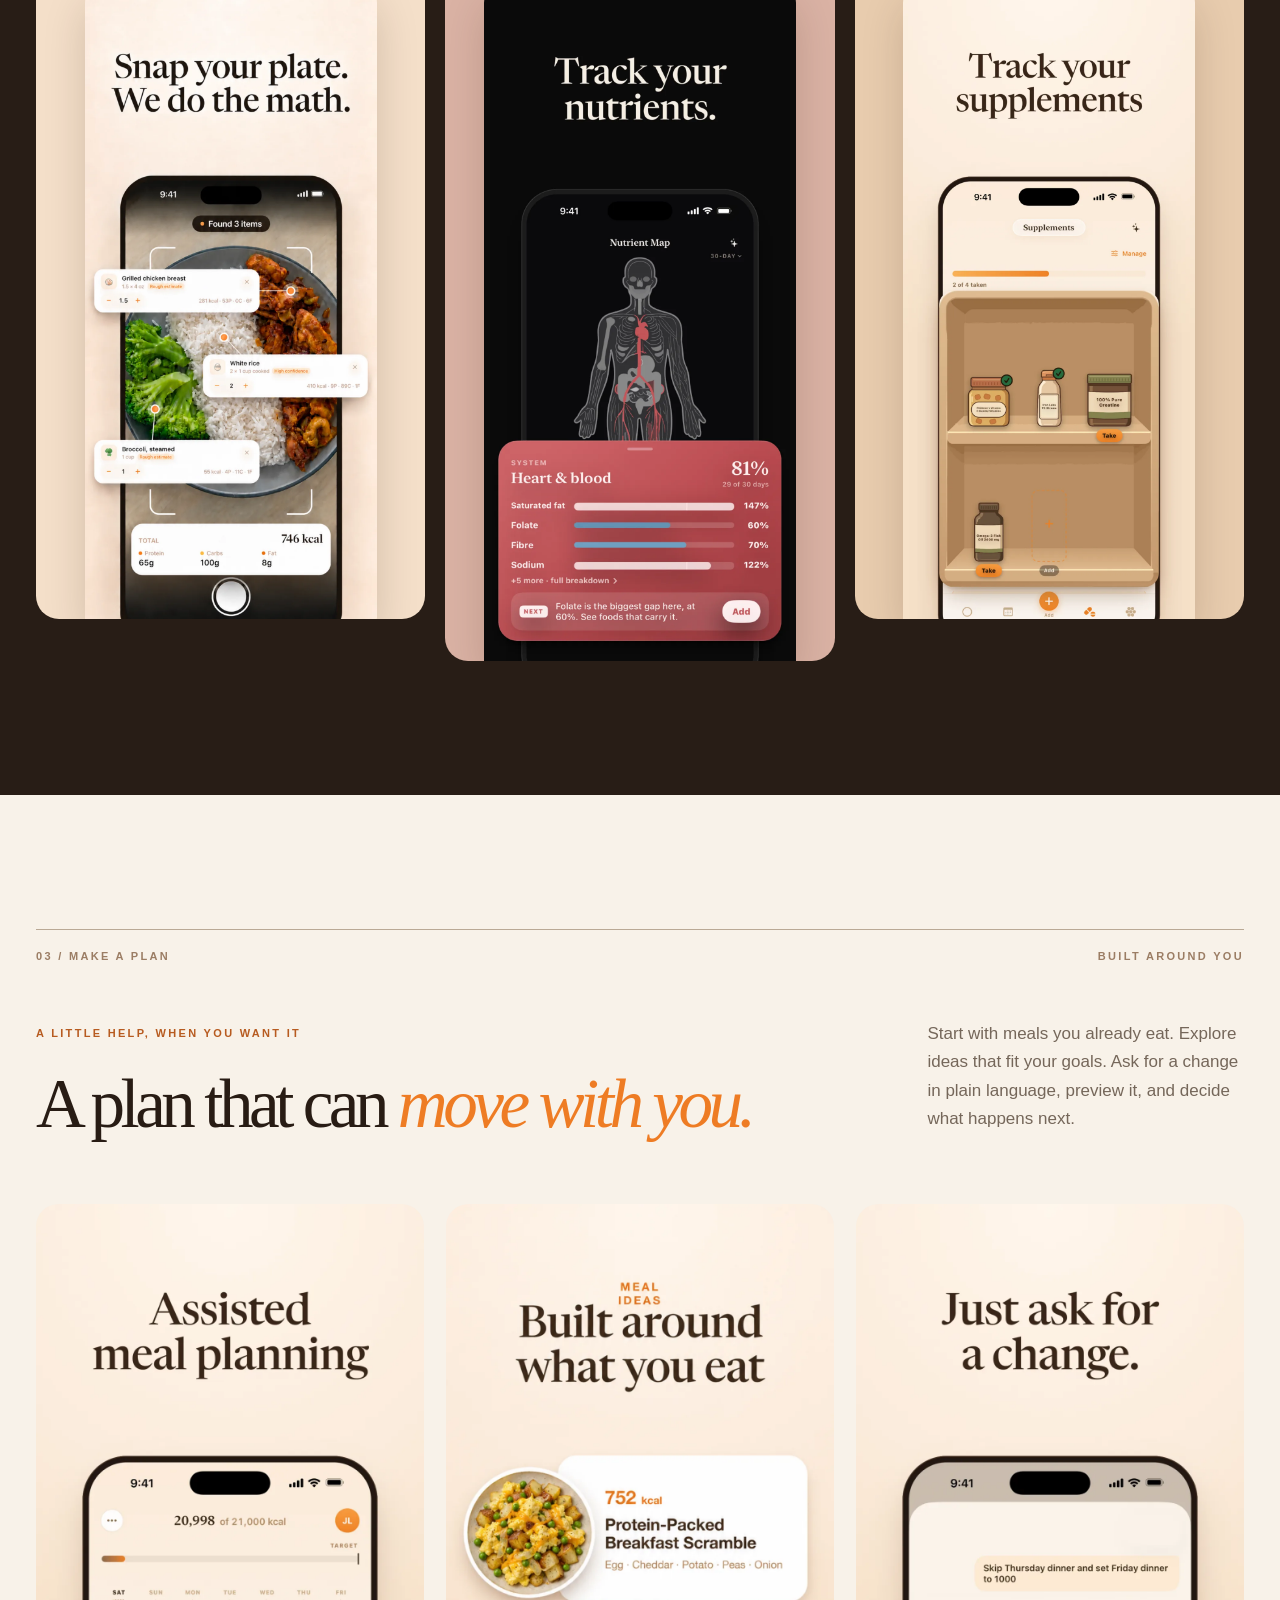
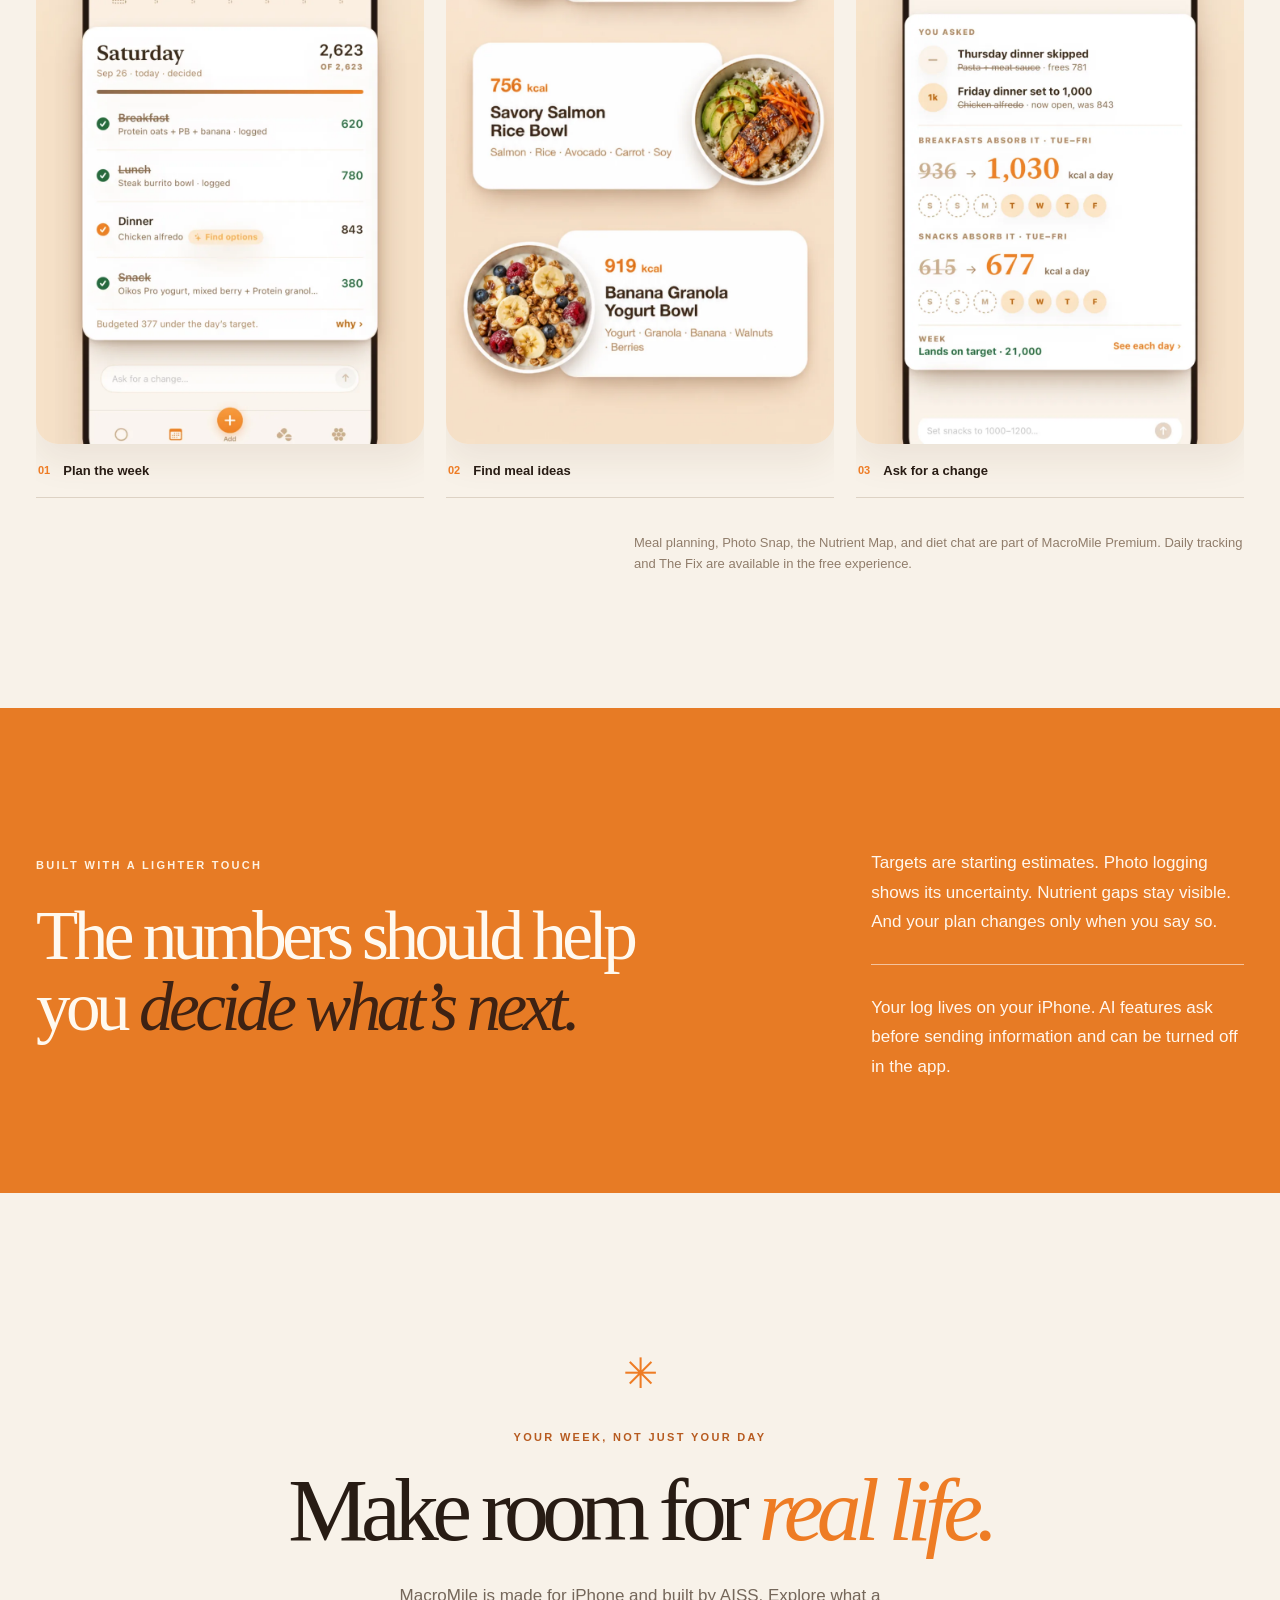
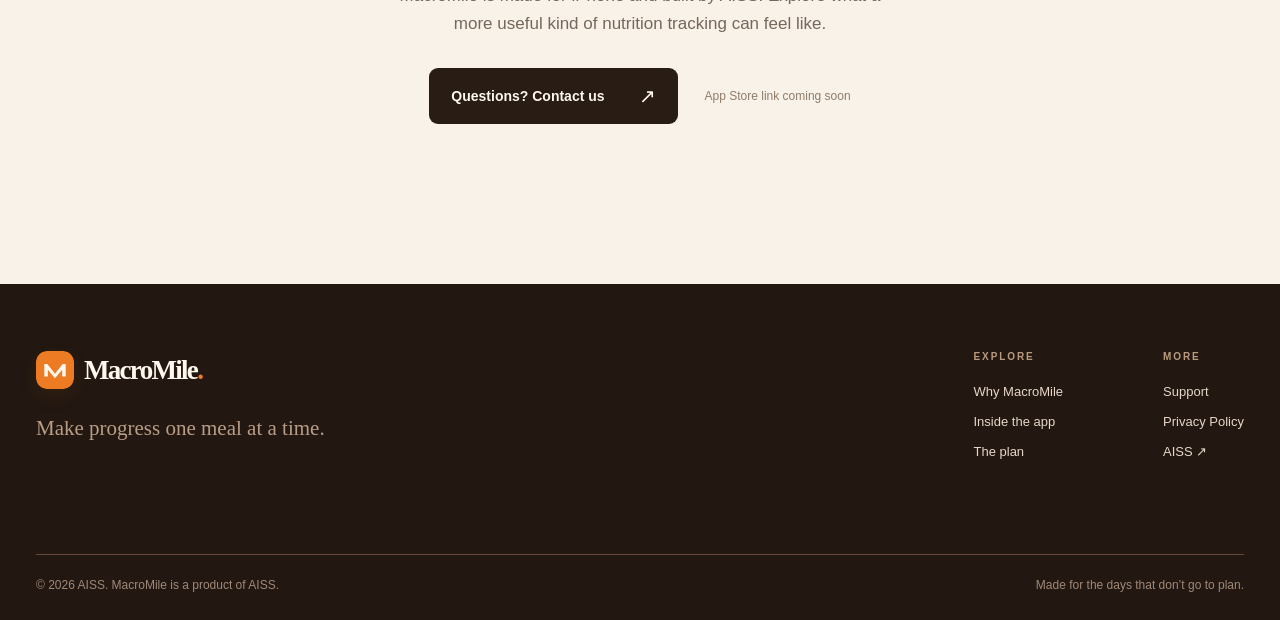
==== commit 99504aca: "Host MacroMile privacy policy on app site" ====
--- a/index.html
+++ b/index.html
@@ -113,6 +113,6 @@
     <section id="explore" class="closing-section shell" aria-labelledby="closing-title"><div class="closing-sun" aria-hidden="true">✳</div><p class="eyebrow">YOUR WEEK, NOT JUST YOUR DAY</p><h2 id="closing-title">Make room for <em>real life.</em></h2><p>MacroMile is made for iPhone and built by AISS. Explore what a more useful kind of nutrition tracking can feel like.</p><div class="closing-actions"><a class="button button-dark" href="/support/">Questions? Contact us <span aria-hidden="true">↗</span></a><span>App Store link coming soon</span></div></section>
   </main>
 
-  <footer class="site-footer"><div class="shell footer-main"><div><a class="brand footer-brand" href="/"><img src="/assets/mark.svg" width="38" height="38" alt=""><span>MacroMile<span class="brand-period">.</span></span></a><p>Make progress one meal at a time.</p></div><div class="footer-links"><div><span>EXPLORE</span><a href="#why">Why MacroMile</a><a href="#features">Inside the app</a><a href="#planning">The plan</a></div><div><span>MORE</span><a href="/support/">Support</a><a href="https://aisslabs.com" target="_blank" rel="noopener noreferrer">AISS ↗</a></div></div></div><div class="shell footer-bottom"><span>© <span id="year">2026</span> AISS. MacroMile is a product of AISS.</span><span>Made for the days that don’t go to plan.</span></div></footer>
+  <footer class="site-footer"><div class="shell footer-main"><div><a class="brand footer-brand" href="/"><img src="/assets/mark.svg" width="38" height="38" alt=""><span>MacroMile<span class="brand-period">.</span></span></a><p>Make progress one meal at a time.</p></div><div class="footer-links"><div><span>EXPLORE</span><a href="#why">Why MacroMile</a><a href="#features">Inside the app</a><a href="#planning">The plan</a></div><div><span>MORE</span><a href="/support/">Support</a><a href="/privacy/">Privacy Policy</a><a href="https://aisslabs.com" target="_blank" rel="noopener noreferrer">AISS ↗</a></div></div></div><div class="shell footer-bottom"><span>© <span id="year">2026</span> AISS. MacroMile is a product of AISS.</span><span>Made for the days that don’t go to plan.</span></div></footer>
 </body>
 </html>
--- a/styles.css
+++ b/styles.css
@@ -150,6 +150,32 @@
 .faq-list details[open] summary::after{content:"−"}
 .faq-list details p{max-width:780px;margin:18px 0 4px;font-size:15px;line-height:1.65;color:var(--muted)}
 
+/* Privacy policy */
+.privacy-page{padding-bottom:120px}
+.privacy-hero{padding:94px 0 58px;border-bottom:1px solid var(--line)}
+.privacy-hero h1{font-size:clamp(58px,7vw,104px);line-height:1;letter-spacing:-.07em;max-width:850px;margin:0 0 28px}
+.privacy-hero h1 em{color:var(--orange)}
+.privacy-date{font-size:13px;color:var(--muted);margin:0}
+.privacy-layout{display:grid;grid-template-columns:minmax(180px,250px) minmax(0,760px);gap:clamp(45px,7vw,115px);padding-top:55px}
+.privacy-aside{align-self:start;position:sticky;top:115px;border-top:1px solid var(--line);padding-top:20px}
+.privacy-aside>span{display:block;font-size:10px;font-weight:800;letter-spacing:.2em;color:#9b7d64;margin-bottom:22px}
+.privacy-aside a{display:block;font-size:13px;line-height:1.35;color:var(--muted);padding:8px 0}
+.privacy-aside a:hover{color:var(--orange)}
+.privacy-content{font-size:16px;line-height:1.78;color:#5f5146}
+.privacy-content>p:first-child{font-size:19px;line-height:1.65;color:var(--ink)}
+.privacy-content p{margin:0 0 19px}
+.privacy-content strong{color:var(--ink)}
+.privacy-content section{padding-top:35px;margin-top:40px;border-top:1px solid var(--line)}
+.privacy-content h2{font-size:clamp(30px,3vw,43px);line-height:1.14;letter-spacing:-.045em;color:var(--ink);margin:0 0 24px}
+.privacy-content ul{margin:0 0 22px;padding-left:23px}
+.privacy-content li{padding-left:5px;margin-bottom:12px}
+.privacy-content li::marker{color:var(--orange)}
+.privacy-content a{color:#aa4d14;text-decoration:underline;text-underline-offset:3px}
+.privacy-content a:hover{color:var(--ink)}
+.privacy-content .contact-details{font-style:normal;line-height:1.8}
+@media(max-width:800px){.privacy-layout{grid-template-columns:1fr;gap:32px}.privacy-aside{position:static}.privacy-aside nav{display:grid;grid-template-columns:repeat(2,minmax(0,1fr));gap:2px 18px}}
+@media(max-width:620px){.privacy-page{padding-bottom:85px}.privacy-hero{padding:73px 0 43px}.privacy-hero h1{font-size:clamp(54px,12vw,76px)}.privacy-layout{padding-top:38px}.privacy-aside nav{grid-template-columns:1fr 1fr}.privacy-aside a{font-size:12px}.privacy-content{font-size:15px;line-height:1.72}.privacy-content>p:first-child{font-size:17px}.privacy-content section{margin-top:32px;padding-top:28px}}
+
 @media(max-width:1100px){.shell{width:min(100% - 48px,1440px)}.site-nav{gap:19px}.hero{grid-template-columns:1fr 1fr;min-height:675px}.hero h1{font-size:clamp(63px,6.9vw,90px)}.hero-art{height:660px}.hero-card-back{width:245px;top:140px}.hero-card-front{width:285px;top:65px}.hero-seal{right:28px;bottom:35px}.story-layout{gap:20px}.story-detail{padding:5px}.story-detail h3{font-size:37px}.feature-card{min-height:720px}.feature-card-copy{min-height:290px;padding:28px 24px 20px}.feature-card img{width:83%}.feature-intro,.plan-heading{gap:55px}}
 @media(max-width:800px){.header-inner{height:70px}.site-nav{position:absolute;top:70px;left:0;right:0;background:var(--cream);border-bottom:1px solid var(--line);padding:22px 24px 28px;display:none;flex-direction:column;align-items:stretch;gap:0;box-shadow:0 20px 28px rgba(41,28,20,.07)}.site-nav.open{display:flex}.site-nav a{padding:13px 4px;font-size:15px}.header-cta{margin-left:auto}.menu-toggle{display:flex;width:38px;height:38px;border:0;background:transparent;flex-direction:column;align-items:center;justify-content:center;gap:6px;cursor:pointer}.menu-toggle span{height:2px;width:23px;background:var(--ink);transition:transform .2s}.menu-toggle[aria-expanded="true"] span:first-child{transform:translateY(4px) rotate(45deg)}.menu-toggle[aria-expanded="true"] span:last-child{transform:translateY(-4px) rotate(-45deg)}.hero{display:flex;flex-direction:column;align-items:stretch;min-height:0;gap:0}.hero-copy{padding:88px 0 10px}.hero h1{max-width:750px;font-size:clamp(62px,10vw,94px)}.hero-intro{max-width:620px}.hero-meta{margin-top:44px}.hero-art{height:700px;width:min(100%,660px);align-self:center}.hero-card-back{left:8%;top:115px;width:285px}.hero-card-front{right:5%;top:30px;width:330px}.hero-orbit{left:0}.story-heading,.feature-intro,.plan-heading,.values-layout{grid-template-columns:1fr;gap:26px}.story-heading p,.feature-intro p,.plan-heading>p{max-width:590px}.story-layout{grid-template-columns:1fr 1fr;gap:24px}.story-detail{grid-column:2;grid-row:1;padding:5px}.story-visual-small{grid-column:2;grid-row:2;max-width:65%;justify-self:center}.story-visual:first-child{grid-row:1/span 2}.feature-grid{gap:14px}.feature-card{min-height:620px}.feature-card-copy{min-height:340px}.feature-card h3{font-size:31px}.feature-card p{font-size:13px}.feature-card img{width:90%}.plan-gallery{gap:14px}.values-layout{gap:25px}.values-copy{padding-top:0}.values-copy p{max-width:650px}.support-hero{grid-template-columns:1fr;gap:30px}.support-hero-aside{max-width:600px}.support-grid{grid-template-columns:1fr 1fr}.footer-links{gap:55px}}
 @media(max-width:620px){.shell{width:min(100% - 34px,1440px)}.header-inner{gap:10px}.brand{font-size:23px;letter-spacing:-1.4px}.brand img{width:33px;height:33px}.header-cta{font-size:11px;gap:5px}.header-cta span{font-size:15px}.hero-copy{padding-top:68px}.eyebrow{font-size:9px;letter-spacing:.18em;margin-bottom:24px}.hero h1{font-size:clamp(55px,14vw,80px);margin-bottom:26px}.hero-intro{font-size:16px;line-height:1.6}.hero-actions{gap:20px}.button{min-height:52px;padding:15px 17px;font-size:13px;gap:16px}.text-link{font-size:13px}.hero-meta{margin-top:37px}.hero-art{height:505px;overflow:hidden;margin-top:10px}.hero-orbit{width:570px;height:570px;left:50%;transform:translateX(-50%);top:40px}.hero-card{border-radius:16px}.hero-card-back{width:195px;top:95px;left:4%;transform:rotate(-10deg)}.hero-card-front{width:222px;top:42px;right:1%;transform:rotate(8deg)}.hero-seal{width:84px;height:84px;right:12px;bottom:31px;font-size:9px}.seal-star{font-size:13px}.thesis-track{min-height:67px;font-size:22px;gap:22px}.section-space{padding-block:83px}.section-topline{margin-bottom:38px;font-size:9px;letter-spacing:.1em}.story-heading h2,.feature-intro h2,.plan-heading h2,.values-layout h2{font-size:clamp(45px,10vw,62px)}.story-heading p,.feature-intro p,.plan-heading>p{font-size:15px}.story-heading{margin-bottom:35px}.story-layout{grid-template-columns:1fr 1fr;gap:13px;align-items:start}.story-visual:first-child{grid-column:1;grid-row:1}.story-detail{grid-column:2;grid-row:1;padding:0}.story-detail .small-mark{display:none}.story-detail h3{font-size:clamp(28px,6vw,38px);margin-bottom:13px}.story-detail>p{font-size:12px;line-height:1.5;margin-bottom:11px}.principles>div{grid-template-columns:22px 1fr;gap:4px;padding:8px 0}.principles p{font-size:10px}.principles span{font-size:9px}.story-visual-small{grid-column:2;grid-row:2;max-width:90%;justify-self:start}.image-index{font-size:8px;padding:7px 8px;left:8px;bottom:8px}.feature-intro{margin-bottom:36px}.feature-grid{grid-template-columns:1fr;gap:18px}.feature-card{min-height:0;display:grid;grid-template-columns:1fr 44%;align-items:center;border-radius:20px}.feature-card-copy{min-height:0;padding:24px 16px 24px 24px}.feature-card h3{font-size:33px;margin:17px 0 12px}.feature-card p{font-size:12px}.feature-card img,.feature-card-rose img{width:94%;align-self:end;margin-top:30px;border-radius:12px 0 0 0}.plan-heading{margin-bottom:35px}.plan-gallery{display:flex;overflow-x:auto;scroll-snap-type:x mandatory;scrollbar-width:thin;scroll-padding-left:17px;margin:0 -17px;padding:0 17px 10px;gap:14px}.plan-poster{flex:0 0 75%;scroll-snap-align:start}.plan-poster figcaption{font-size:12px}.plan-note{font-size:12px;margin-top:25px}.values-section{padding:76px 0}.values-copy p{font-size:15px}.closing-section{padding-block:100px}.closing-section h2{font-size:clamp(54px,12vw,75px)}.closing-section>p:not(.eyebrow){font-size:15px}.closing-actions{flex-direction:column;gap:15px}.site-footer{padding-top:55px}.footer-main{grid-template-columns:1fr;gap:43px;padding-bottom:65px}.footer-links{justify-content:flex-start;gap:75px}.footer-bottom{flex-direction:column;gap:10px}.support-hero{padding-block:75px 55px}.support-hero h1{font-size:clamp(58px,13vw,84px)}.support-hero p:not(.eyebrow){font-size:16px}.support-grid{grid-template-columns:1fr;padding-bottom:70px}.support-card{min-height:335px;padding:29px}.faq-section{padding-bottom:85px}.faq-list summary{font-size:22px}}
